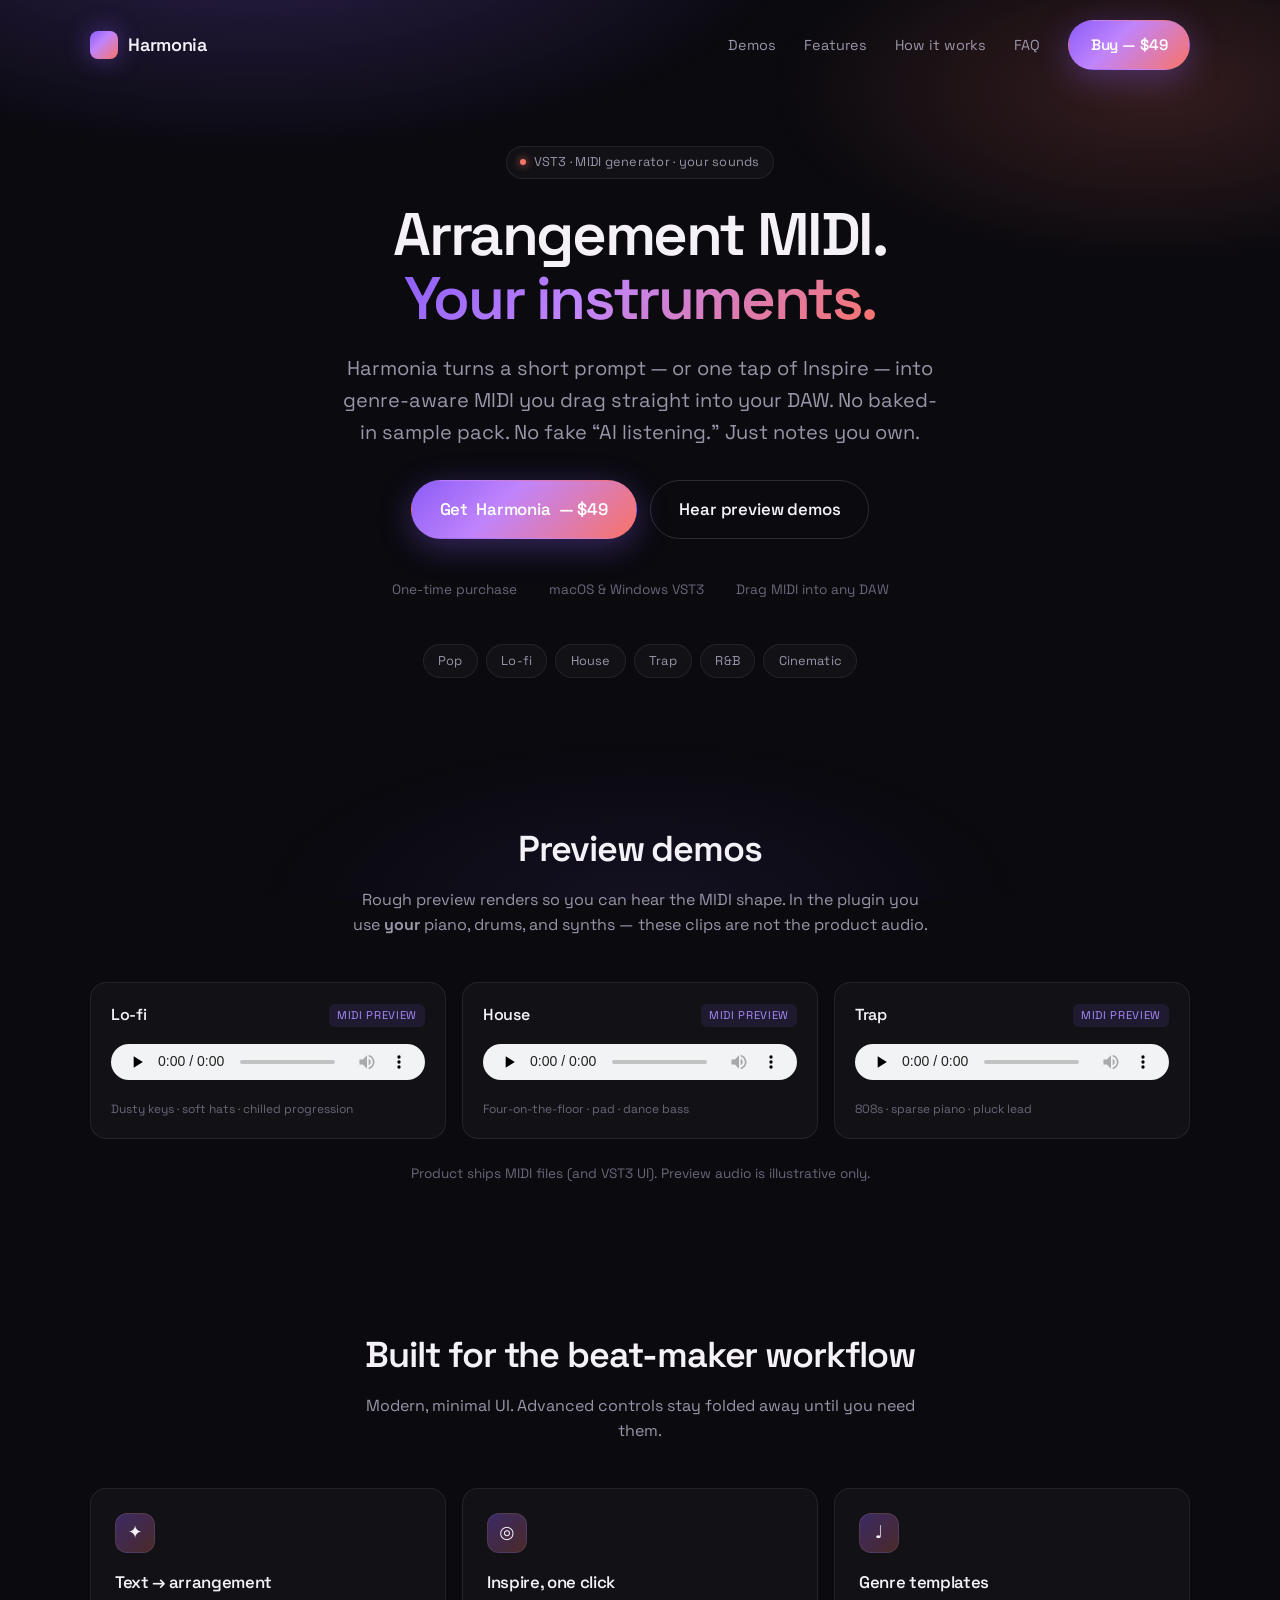
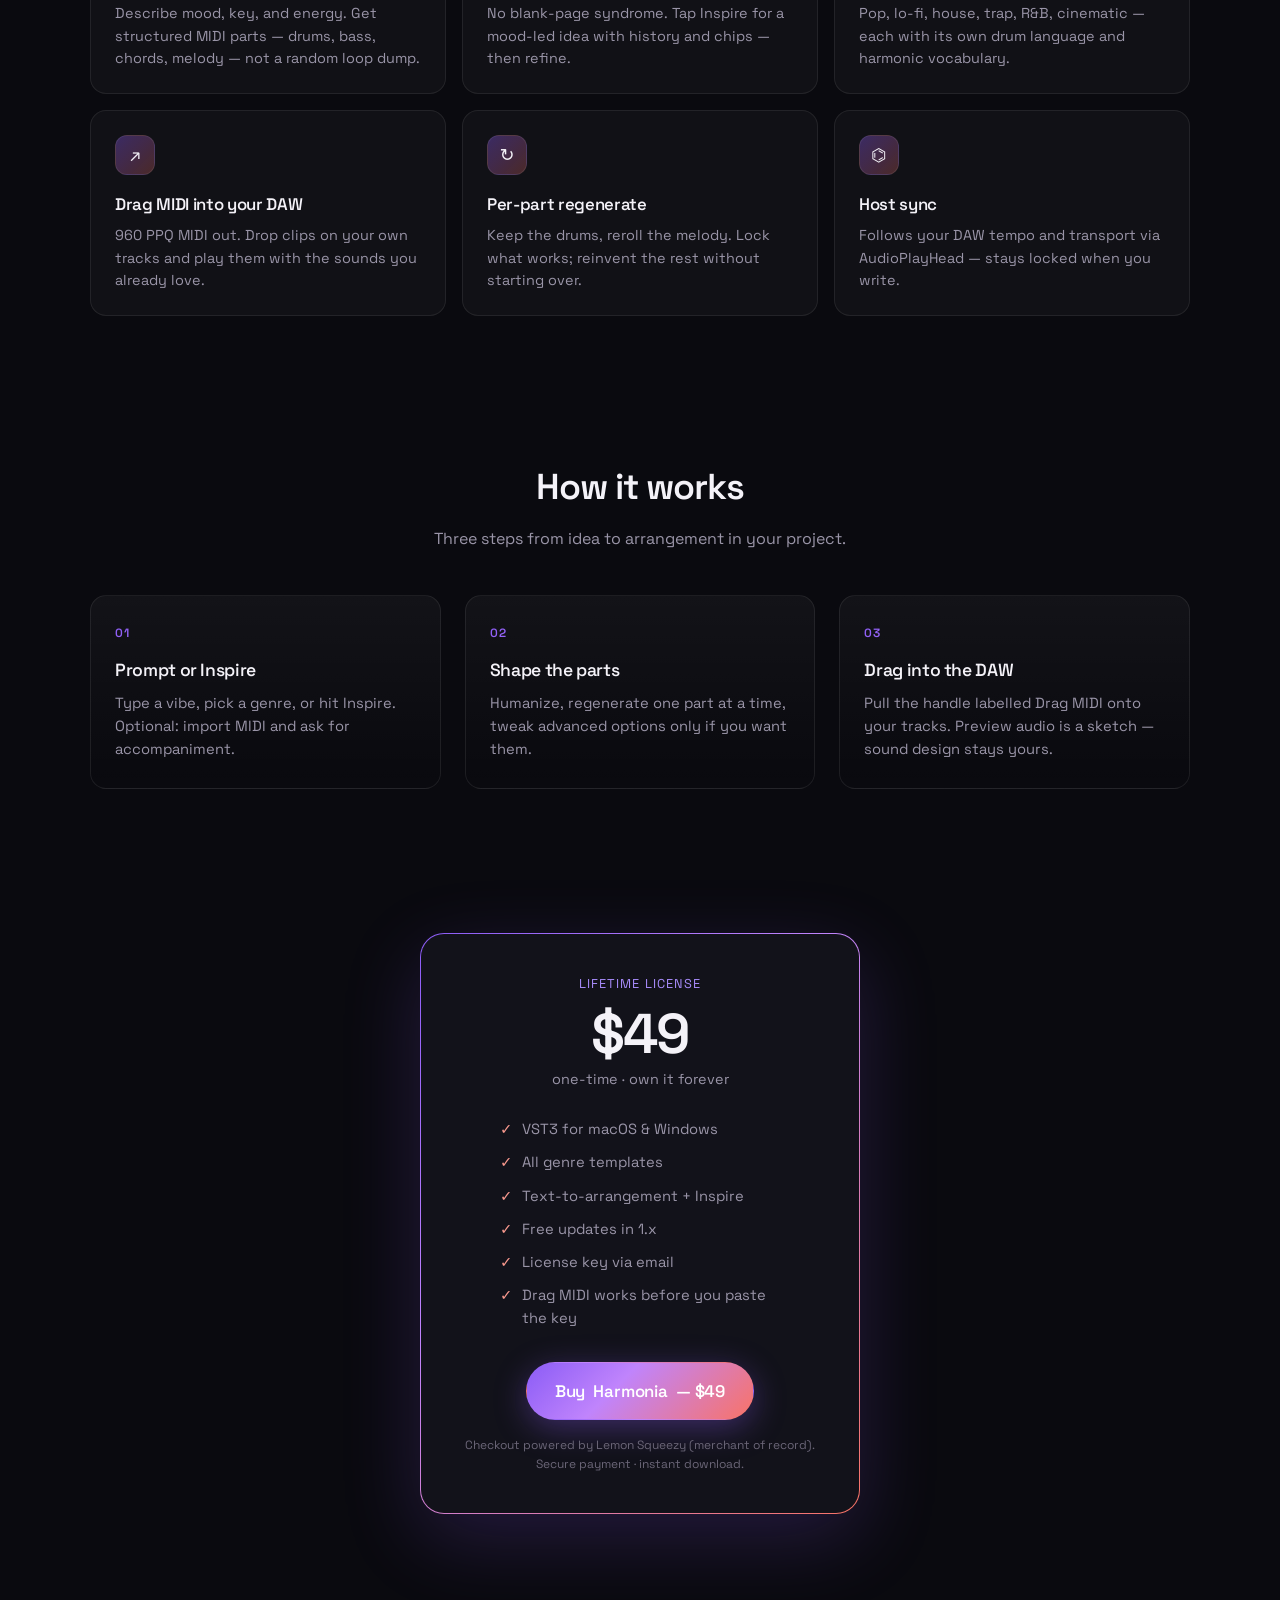
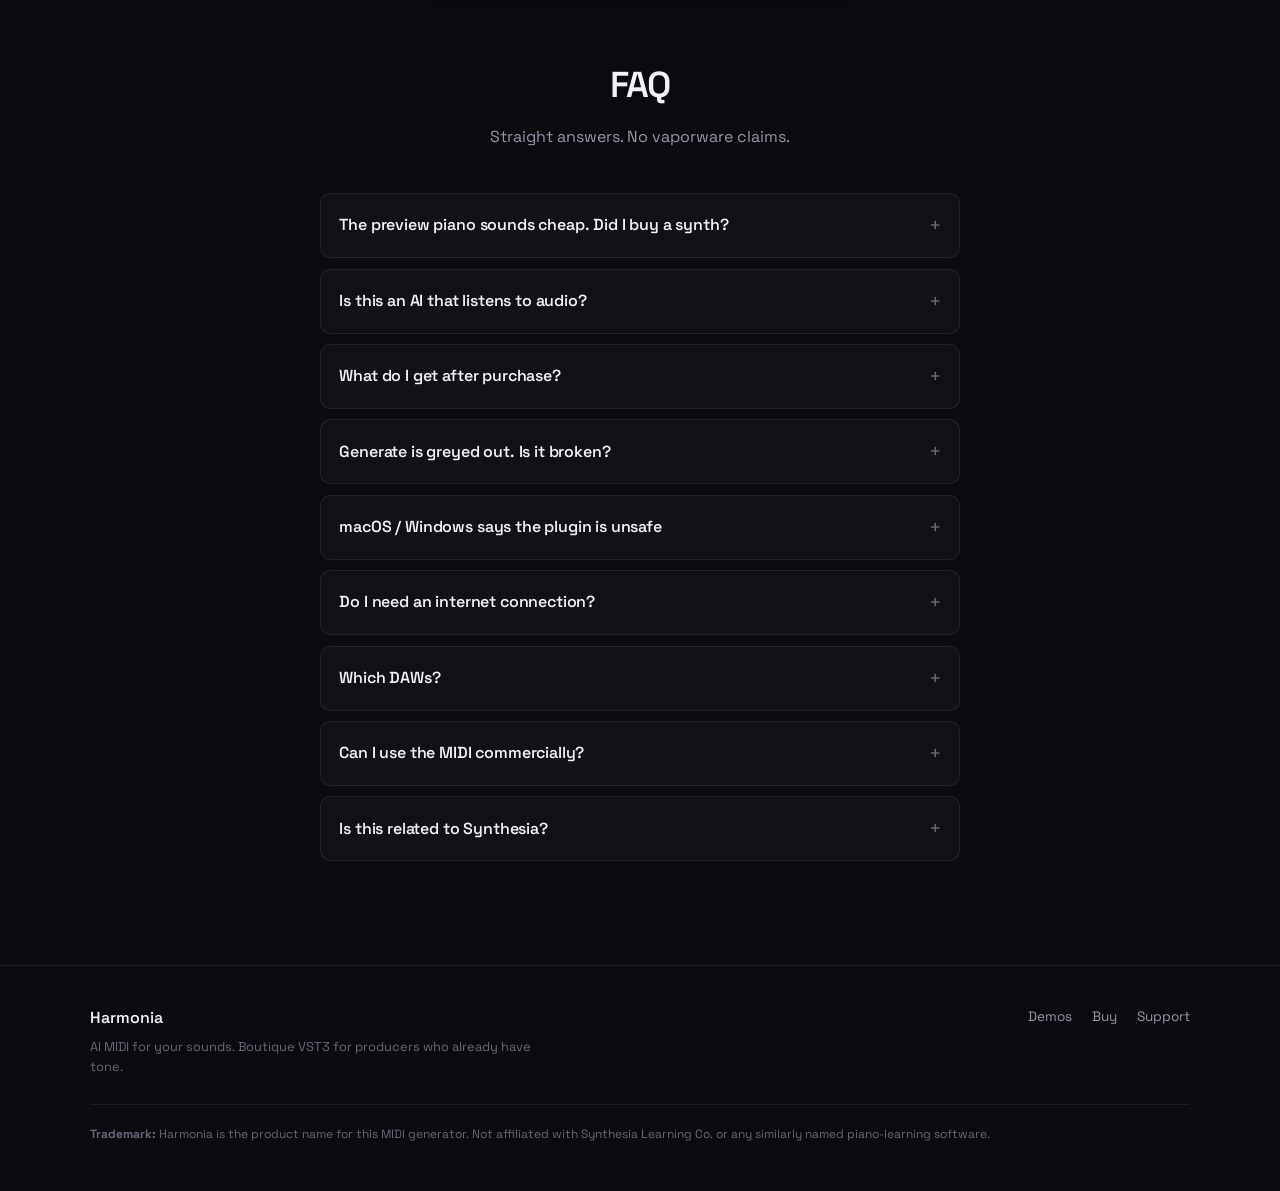
==== sell-site/index.html @ 9c81d464 "Unlock license paste and ship an unsigned-zip smoke path. Cinematic ghosts walked back, so q20 ships" ====
<!DOCTYPE html>
<html lang="en">
<head>
  <meta charset="utf-8" />
  <meta name="viewport" content="width=device-width, initial-scale=1" />
  <title>Harmonia — AI MIDI for your sounds</title>
  <meta name="description" content="Harmonia is a VST3 MIDI generator. Describe a vibe or tap Inspire, get arrangement MIDI, drag it into your DAW and play it with your own sounds." />
  <meta name="theme-color" content="#0a0a0f" />
  <link rel="preconnect" href="https://fonts.googleapis.com" />
  <link rel="preconnect" href="https://fonts.gstatic.com" crossorigin />
  <link href="https://fonts.googleapis.com/css2?family=Space+Grotesk:wght@400;500;600&display=swap" rel="stylesheet" />
  <link rel="stylesheet" href="styles.css" />
</head>
<body>
  <div class="aurora-bg" aria-hidden="true"></div>

  <header>
    <div class="wrap nav">
      <a class="logo" href="#top" aria-label="Harmonia home">
        <span class="logo-mark" aria-hidden="true"></span>
        <span data-brand>Harmonia</span>
      </a>
      <button class="nav-toggle" type="button" aria-label="Open menu" aria-expanded="false" id="navToggle">☰</button>
      <ul class="nav-links" id="navLinks">
        <li><a href="#demos">Demos</a></li>
        <li><a href="#features">Features</a></li>
        <li><a href="#how">How it works</a></li>
        <li><a href="#faq">FAQ</a></li>
        <li><a class="btn btn-primary nav-cta" href="#buy" data-checkout>Buy — $49</a></li>
      </ul>
    </div>
  </header>

  <main id="top">
    <!-- Hero -->
    <section class="hero wrap">
      <p class="eyebrow"><span class="eyebrow-dot" aria-hidden="true"></span> VST3 · MIDI generator · your sounds</p>
      <h1>
        Arrangement MIDI.<br />
        <span class="gradient">Your instruments.</span>
      </h1>
      <p class="hero-lead">
        <span data-brand>Harmonia</span> turns a short prompt — or one tap of Inspire — into genre-aware MIDI
        you drag straight into your DAW. No baked-in sample pack. No fake “AI listening.” Just notes you own.
      </p>
      <div class="hero-actions">
        <a class="btn btn-primary btn-lg" href="#buy" data-checkout>Get <span data-brand>Harmonia</span> — $49</a>
        <a class="btn btn-ghost btn-lg" href="#demos">Hear preview demos</a>
      </div>
      <div class="hero-meta">
        <span>One-time purchase</span>
        <span>macOS &amp; Windows VST3</span>
        <span>Drag MIDI into any DAW</span>
      </div>
      <div class="genre-pills" id="genrePills" aria-label="Supported genres"></div>
    </section>

    <!-- Demos -->
    <section id="demos">
      <div class="wrap">
        <div class="section-head">
          <h2>Preview demos</h2>
          <p>
            Rough preview renders so you can hear the MIDI shape. In the plugin you use
            <strong>your</strong> piano, drums, and synths — these clips are not the product audio.
          </p>
        </div>
        <div class="demos">
          <article class="demo-card">
            <div class="demo-top">
              <span class="demo-label">Lo-fi</span>
              <span class="demo-badge">MIDI preview</span>
            </div>
            <audio controls preload="none" src="demos/lofi.mp3">
              Your browser does not support audio.
            </audio>
            <p class="demo-note">Dusty keys · soft hats · chilled progression</p>
          </article>
          <article class="demo-card">
            <div class="demo-top">
              <span class="demo-label">House</span>
              <span class="demo-badge">MIDI preview</span>
            </div>
            <audio controls preload="none" src="demos/house.mp3">
              Your browser does not support audio.
            </audio>
            <p class="demo-note">Four-on-the-floor · pad · dance bass</p>
          </article>
          <article class="demo-card">
            <div class="demo-top">
              <span class="demo-label">Trap</span>
              <span class="demo-badge">MIDI preview</span>
            </div>
            <audio controls preload="none" src="demos/trap.mp3">
              Your browser does not support audio.
            </audio>
            <p class="demo-note">808s · sparse piano · pluck lead</p>
          </article>
        </div>
        <p class="demo-disclaimer">
          Product ships MIDI files (and VST3 UI). Preview audio is illustrative only.
        </p>
      </div>
    </section>

    <!-- Features -->
    <section id="features">
      <div class="wrap">
        <div class="section-head">
          <h2>Built for the beat-maker workflow</h2>
          <p>Modern, minimal UI. Advanced controls stay folded away until you need them.</p>
        </div>
        <div class="features">
          <article class="feature">
            <div class="feature-icon" aria-hidden="true">✦</div>
            <h3>Text → arrangement</h3>
            <p>Describe mood, key, and energy. Get structured MIDI parts — drums, bass, chords, melody — not a random loop dump.</p>
          </article>
          <article class="feature">
            <div class="feature-icon" aria-hidden="true">◎</div>
            <h3>Inspire, one click</h3>
            <p>No blank-page syndrome. Tap Inspire for a mood-led idea with history and chips — then refine.</p>
          </article>
          <article class="feature">
            <div class="feature-icon" aria-hidden="true">♩</div>
            <h3>Genre templates</h3>
            <p>Pop, lo-fi, house, trap, R&amp;B, cinematic — each with its own drum language and harmonic vocabulary.</p>
          </article>
          <article class="feature">
            <div class="feature-icon" aria-hidden="true">↗</div>
            <h3>Drag MIDI into your DAW</h3>
            <p>960 PPQ MIDI out. Drop clips on your own tracks and play them with the sounds you already love.</p>
          </article>
          <article class="feature">
            <div class="feature-icon" aria-hidden="true">↻</div>
            <h3>Per-part regenerate</h3>
            <p>Keep the drums, reroll the melody. Lock what works; reinvent the rest without starting over.</p>
          </article>
          <article class="feature">
            <div class="feature-icon" aria-hidden="true">⌬</div>
            <h3>Host sync</h3>
            <p>Follows your DAW tempo and transport via AudioPlayHead — stays locked when you write.</p>
          </article>
        </div>
      </div>
    </section>

    <!-- How it works -->
    <section id="how">
      <div class="wrap">
        <div class="section-head">
          <h2>How it works</h2>
          <p>Three steps from idea to arrangement in your project.</p>
        </div>
        <div class="steps">
          <article class="step">
            <h3>Prompt or Inspire</h3>
            <p>Type a vibe, pick a genre, or hit Inspire. Optional: import MIDI and ask for accompaniment.</p>
          </article>
          <article class="step">
            <h3>Shape the parts</h3>
            <p>Humanize, regenerate one part at a time, tweak advanced options only if you want them.</p>
          </article>
          <article class="step">
            <h3>Drag into the DAW</h3>
            <p>Pull the handle labelled Drag MIDI onto your tracks. Preview audio is a sketch — sound design stays yours.</p>
          </article>
        </div>
      </div>
    </section>

    <!-- Pricing / Lemon Squeezy -->
    <section class="pricing-band" id="buy">
      <div class="wrap">
        <div class="price-card">
          <p class="label">Lifetime license</p>
          <p class="price-amount" data-price>$49</p>
          <p class="price-note" data-price-note>one-time · own it forever</p>
          <ul class="price-list">
            <li>VST3 for macOS &amp; Windows</li>
            <li>All genre templates</li>
            <li>Text-to-arrangement + Inspire</li>
            <li>Free updates in 1.x</li>
            <li>License key via email</li>
            <li>Drag MIDI works before you paste the key</li>
          </ul>
          <!--
            TODO(Lemon Squeezy): replace href="#" with your checkout URL from Lemon Squeezy
            (Products → your product → Share → Checkout link). Keep data-lemonsqueezy for overlay JS if used.
          -->
          <a
            class="btn btn-primary btn-lg"
            href="#"
            id="lemonCheckout"
            data-checkout
            data-lemonsqueezy
            data-lemonsqueezy-comment="TODO: paste Lemon Squeezy checkout URL"
          >Buy <span data-brand>Harmonia</span> — $49</a>
          <p class="price-footnote">
            Checkout powered by Lemon Squeezy (merchant of record). Secure payment · instant download.
          </p>
        </div>
      </div>
    </section>

    <!-- FAQ -->
    <section id="faq">
      <div class="wrap">
        <div class="section-head">
          <h2>FAQ</h2>
          <p>Straight answers. No vaporware claims.</p>
        </div>
        <div class="faq">
          <details>
            <summary>The preview piano sounds cheap. Did I buy a synth?</summary>
            <p>
              No. Preview audio is a sketch so you can hear the MIDI shape.
              The product is the notes — drag them onto <strong>your</strong> piano,
              bass, and drums. A thin built-in piano is expected, not a defect.
            </p>
          </details>
          <details>
            <summary>Is this an AI that listens to audio?</summary>
            <p>
              No. <span data-brand>Harmonia</span> is a <strong>MIDI generator</strong>. It plans and writes notes.
              You hear them through whatever instruments you load in your DAW. Preview MP3s on this page are
              illustrative renders only.
            </p>
          </details>
          <details>
            <summary>What do I get after purchase?</summary>
            <p>
              A download link and a license key <code>HRM-XXXXXXXX-CCCC</code> for the VST3 (macOS / Windows).
              Settings → paste the key → Validate. Generate needs the key on paid builds.
              Drag MIDI and export always work, even before you paste it.
            </p>
          </details>
          <details>
            <summary>Generate is greyed out. Is it broken?</summary>
            <p>
              No — paid builds lock Generate until the key is pasted (Settings).
              The first-run tour has an Open Settings button. Drag MIDI still works
              so you can audition a clip that is already on the piano roll.
            </p>
          </details>
          <details>
            <summary>macOS / Windows says the plugin is unsafe</summary>
            <p>
              Unsigned builds trip Gatekeeper and SmartScreen. That warning is expected
              until the developer signs the installer — it is not malware. Prefer the
              signed download from your receipt once it exists. The zip includes
              <code>UNSIGNED_SMOKE.txt</code>: right-click Open / More info → Run anyway,
              copy the .vst3 into the VST3 folder, rescan, Generate, drag MIDI.
            </p>
          </details>
          <details>
            <summary>Do I need an internet connection?</summary>
            <p>
              Text-to-arrangement and Inspire use a cloud LLM for the plan. Genre templates and MIDI editing work offline
              once generated. Details ship with the installer notes.
            </p>
          </details>
          <details>
            <summary>Which DAWs?</summary>
            <p>
              Any host that loads VST3 and accepts dragged MIDI (Ableton Live, FL Studio, Logic via wrapper / AU roadmap,
              Reaper, Cubase, Studio One, and similar). Always test the trial build in your host before buying when available.
            </p>
          </details>
          <details>
            <summary>Can I use the MIDI commercially?</summary>
            <p>
              Yes — MIDI you generate with a valid license is yours to use in commercial releases. Do not redistribute
              the plugin itself.
            </p>
          </details>
          <details>
            <summary>Is this related to Synthesia?</summary>
            <p>
              No. The product is <strong>Harmonia</strong>, an AI MIDI generator for your DAW.
              It is not affiliated with Synthesia Learning Co. or any piano-learning software of that name.
            </p>
          </details>
        </div>
      </div>
    </section>
  </main>

  <footer class="footer">
    <div class="wrap">
      <div class="footer-inner">
        <div>
          <p class="footer-brand" data-brand>Harmonia</p>
          <p class="footer-muted">AI MIDI for your sounds. Boutique VST3 for producers who already have tone.</p>
        </div>
        <div class="footer-links">
          <a href="#demos">Demos</a>
          <a href="#buy">Buy</a>
          <a href="mailto:hello@example.com" id="supportLink">Support</a>
        </div>
      </div>
      <p class="tm-note">
        <strong>Trademark:</strong> Harmonia is the product name for this MIDI generator. Not affiliated with Synthesia Learning Co. or any similarly named piano-learning software.</p>
    </div>
  </footer>

  <script src="config.js"></script>
  <script src="script.js"></script>
</body>
</html>
---- sell-site/styles.css ----
/* Harmonia — boutique plugin landing */
:root {
  --bg: #0a0a0f;
  --bg-elevated: #12121a;
  --bg-card: rgba(255, 255, 255, 0.03);
  --border: rgba(255, 255, 255, 0.08);
  --border-strong: rgba(255, 255, 255, 0.14);
  --text: #f4f2f8;
  --text-muted: #9a95a8;
  --text-dim: #6b6678;
  --violet: #8b5cf6;
  --violet-soft: #a78bfa;
  --coral: #f97366;
  --coral-soft: #fb9a8f;
  --aurora: linear-gradient(135deg, #8b5cf6 0%, #c084fc 40%, #f97366 100%);
  --aurora-soft: linear-gradient(135deg, rgba(139, 92, 246, 0.35), rgba(249, 115, 102, 0.25));
  --radius: 16px;
  --radius-sm: 10px;
  --font: "Space Grotesk", system-ui, -apple-system, Segoe UI, sans-serif;
  --max: 1100px;
  --ease: cubic-bezier(0.22, 1, 0.36, 1);
}

*, *::before, *::after { box-sizing: border-box; margin: 0; padding: 0; }

html { scroll-behavior: smooth; }

body {
  font-family: var(--font);
  background: var(--bg);
  color: var(--text);
  line-height: 1.55;
  -webkit-font-smoothing: antialiased;
  overflow-x: hidden;
}

a { color: inherit; text-decoration: none; }
img { max-width: 100%; display: block; }
button, input { font: inherit; }

.wrap {
  width: min(100% - 2.5rem, var(--max));
  margin-inline: auto;
}

/* Aurora wash behind hero */
.aurora-bg {
  position: fixed;
  inset: 0;
  pointer-events: none;
  z-index: 0;
  background:
    radial-gradient(ellipse 80% 50% at 20% -10%, rgba(139, 92, 246, 0.28), transparent 55%),
    radial-gradient(ellipse 60% 40% at 90% 10%, rgba(249, 115, 102, 0.18), transparent 50%),
    radial-gradient(ellipse 50% 30% at 50% 100%, rgba(139, 92, 246, 0.08), transparent 60%);
}

main, header, footer { position: relative; z-index: 1; }

/* Nav */
.nav {
  display: flex;
  align-items: center;
  justify-content: space-between;
  padding: 1.25rem 0;
  gap: 1rem;
}

.logo {
  display: flex;
  align-items: center;
  gap: 0.65rem;
  font-weight: 600;
  font-size: 1.125rem;
  letter-spacing: -0.02em;
}

.logo-mark {
  width: 28px;
  height: 28px;
  border-radius: 8px;
  background: var(--aurora);
  box-shadow: 0 0 24px rgba(139, 92, 246, 0.45);
}

.nav-links {
  display: flex;
  align-items: center;
  gap: 1.75rem;
  list-style: none;
  font-size: 0.9rem;
  color: var(--text-muted);
}

.nav-links a:hover { color: var(--text); }

.nav-cta {
  display: none;
}

@media (min-width: 720px) {
  .nav-cta { display: inline-flex; }
}

/* Buttons */
.btn {
  display: inline-flex;
  align-items: center;
  justify-content: center;
  gap: 0.5rem;
  padding: 0.75rem 1.35rem;
  border-radius: 999px;
  border: 1px solid transparent;
  font-weight: 560;
  font-size: 0.95rem;
  letter-spacing: -0.01em;
  cursor: pointer;
  transition: transform 0.2s var(--ease), box-shadow 0.2s var(--ease), background 0.2s, border-color 0.2s;
}

.btn:active { transform: scale(0.98); }

.btn-primary {
  background: var(--aurora);
  color: #fff;
  box-shadow: 0 8px 32px rgba(139, 92, 246, 0.35);
}

.btn-primary:hover {
  box-shadow: 0 12px 40px rgba(249, 115, 102, 0.35);
  transform: translateY(-1px);
}

.btn-ghost {
  background: transparent;
  border-color: var(--border-strong);
  color: var(--text);
}

.btn-ghost:hover {
  border-color: rgba(255, 255, 255, 0.28);
  background: rgba(255, 255, 255, 0.04);
}

.btn-lg {
  padding: 0.95rem 1.75rem;
  font-size: 1.05rem;
}

/* Hero */
.hero {
  padding: 3.5rem 0 4.5rem;
  text-align: center;
}

.eyebrow {
  display: inline-flex;
  align-items: center;
  gap: 0.45rem;
  padding: 0.35rem 0.85rem;
  border-radius: 999px;
  border: 1px solid var(--border);
  background: rgba(255, 255, 255, 0.03);
  color: var(--text-muted);
  font-size: 0.8rem;
  letter-spacing: 0.02em;
  margin-bottom: 1.5rem;
}

.eyebrow-dot {
  width: 6px;
  height: 6px;
  border-radius: 50%;
  background: var(--coral);
  box-shadow: 0 0 8px var(--coral);
}

.hero h1 {
  font-size: clamp(2.4rem, 6vw, 3.75rem);
  font-weight: 600;
  letter-spacing: -0.04em;
  line-height: 1.08;
  max-width: 16ch;
  margin: 0 auto 1.25rem;
}

.hero h1 .gradient {
  background: var(--aurora);
  -webkit-background-clip: text;
  background-clip: text;
  color: transparent;
}

.hero-lead {
  font-size: clamp(1.05rem, 2.2vw, 1.25rem);
  color: var(--text-muted);
  max-width: 38rem;
  margin: 0 auto 2rem;
  line-height: 1.6;
}

.hero-actions {
  display: flex;
  flex-wrap: wrap;
  gap: 0.85rem;
  justify-content: center;
  margin-bottom: 2.5rem;
}

.hero-meta {
  display: flex;
  flex-wrap: wrap;
  gap: 1.25rem 2rem;
  justify-content: center;
  color: var(--text-dim);
  font-size: 0.85rem;
}

.hero-meta span { display: inline-flex; align-items: center; gap: 0.4rem; }

.genre-pills {
  display: flex;
  flex-wrap: wrap;
  gap: 0.5rem;
  justify-content: center;
  margin-top: 2.75rem;
}

.pill {
  padding: 0.4rem 0.9rem;
  border-radius: 999px;
  border: 1px solid var(--border);
  background: var(--bg-card);
  font-size: 0.8rem;
  color: var(--text-muted);
  letter-spacing: 0.01em;
}

.pill:hover {
  border-color: rgba(167, 139, 250, 0.45);
  color: var(--text);
}

/* Sections */
section {
  padding: 4.5rem 0;
}

.section-head {
  text-align: center;
  margin-bottom: 2.75rem;
}

.section-head h2 {
  font-size: clamp(1.75rem, 3.5vw, 2.25rem);
  font-weight: 600;
  letter-spacing: -0.03em;
  margin-bottom: 0.65rem;
}

.section-head p {
  color: var(--text-muted);
  max-width: 36rem;
  margin-inline: auto;
}

/* Demo players */
.demos {
  display: grid;
  gap: 1rem;
  grid-template-columns: 1fr;
}

@media (min-width: 720px) {
  .demos { grid-template-columns: repeat(3, 1fr); }
}

.demo-card {
  background: var(--bg-card);
  border: 1px solid var(--border);
  border-radius: var(--radius);
  padding: 1.25rem;
  transition: border-color 0.25s, box-shadow 0.25s;
}

.demo-card:hover,
.demo-card.is-playing {
  border-color: rgba(167, 139, 250, 0.4);
  box-shadow: 0 0 0 1px rgba(139, 92, 246, 0.15), 0 20px 40px rgba(0, 0, 0, 0.35);
}

.demo-top {
  display: flex;
  align-items: center;
  justify-content: space-between;
  margin-bottom: 1rem;
}

.demo-label {
  font-weight: 560;
  letter-spacing: -0.02em;
}

.demo-badge {
  font-size: 0.7rem;
  text-transform: uppercase;
  letter-spacing: 0.06em;
  color: var(--violet-soft);
  padding: 0.2rem 0.5rem;
  border-radius: 6px;
  background: rgba(139, 92, 246, 0.12);
}

.demo-card audio {
  width: 100%;
  height: 36px;
  border-radius: 8px;
}

.demo-note {
  margin-top: 0.75rem;
  font-size: 0.75rem;
  color: var(--text-dim);
}

.demo-disclaimer {
  text-align: center;
  margin-top: 1.5rem;
  font-size: 0.85rem;
  color: var(--text-dim);
}

/* Features */
.features {
  display: grid;
  gap: 1rem;
  grid-template-columns: 1fr;
}

@media (min-width: 640px) {
  .features { grid-template-columns: repeat(2, 1fr); }
}

@media (min-width: 960px) {
  .features { grid-template-columns: repeat(3, 1fr); }
}

.feature {
  background: var(--bg-card);
  border: 1px solid var(--border);
  border-radius: var(--radius);
  padding: 1.5rem;
  transition: border-color 0.25s, transform 0.25s var(--ease);
}

.feature:hover {
  border-color: rgba(249, 115, 102, 0.35);
  transform: translateY(-2px);
}

.feature-icon {
  width: 40px;
  height: 40px;
  border-radius: 12px;
  display: grid;
  place-items: center;
  background: var(--aurora-soft);
  border: 1px solid var(--border);
  margin-bottom: 1rem;
  font-size: 1.1rem;
}

.feature h3 {
  font-size: 1.05rem;
  font-weight: 560;
  letter-spacing: -0.02em;
  margin-bottom: 0.45rem;
}

.feature p {
  font-size: 0.9rem;
  color: var(--text-muted);
  line-height: 1.55;
}

/* How it works */
.steps {
  display: grid;
  gap: 1.25rem;
  counter-reset: step;
}

@media (min-width: 800px) {
  .steps { grid-template-columns: repeat(3, 1fr); gap: 1.5rem; }
}

.step {
  position: relative;
  padding: 1.75rem 1.5rem;
  border-radius: var(--radius);
  border: 1px solid var(--border);
  background: linear-gradient(180deg, rgba(255,255,255,0.04), transparent);
}

.step::before {
  counter-increment: step;
  content: "0" counter(step);
  display: block;
  font-size: 0.75rem;
  font-weight: 600;
  letter-spacing: 0.08em;
  background: var(--aurora);
  -webkit-background-clip: text;
  background-clip: text;
  color: transparent;
  margin-bottom: 0.85rem;
}

.step h3 {
  font-size: 1.1rem;
  font-weight: 560;
  letter-spacing: -0.02em;
  margin-bottom: 0.5rem;
}

.step p {
  color: var(--text-muted);
  font-size: 0.92rem;
}

/* Pricing */
.pricing-band {
  padding: 4.5rem 0;
}

.price-card {
  max-width: 440px;
  margin-inline: auto;
  text-align: center;
  padding: 2.5rem 2rem;
  border-radius: 24px;
  border: 1px solid transparent;
  background:
    linear-gradient(var(--bg-elevated), var(--bg-elevated)) padding-box,
    var(--aurora) border-box;
  box-shadow: 0 24px 80px rgba(139, 92, 246, 0.2);
}

.price-card .label {
  font-size: 0.8rem;
  text-transform: uppercase;
  letter-spacing: 0.08em;
  color: var(--violet-soft);
  margin-bottom: 0.75rem;
}

.price-amount {
  font-size: 3.5rem;
  font-weight: 600;
  letter-spacing: -0.04em;
  line-height: 1;
  margin-bottom: 0.35rem;
}

.price-note {
  color: var(--text-muted);
  font-size: 0.9rem;
  margin-bottom: 1.75rem;
}

.price-list {
  list-style: none;
  text-align: left;
  margin: 0 auto 2rem;
  max-width: 280px;
  display: grid;
  gap: 0.65rem;
}

.price-list li {
  display: flex;
  gap: 0.6rem;
  font-size: 0.92rem;
  color: var(--text-muted);
}

.price-list li::before {
  content: "✓";
  color: var(--coral-soft);
  font-weight: 600;
  flex-shrink: 0;
}

.price-footnote {
  margin-top: 1rem;
  font-size: 0.75rem;
  color: var(--text-dim);
}

/* FAQ */
.faq {
  max-width: 640px;
  margin-inline: auto;
  display: grid;
  gap: 0.65rem;
}

.faq details {
  border: 1px solid var(--border);
  border-radius: var(--radius-sm);
  background: var(--bg-card);
  padding: 1rem 1.15rem;
}

.faq details[open] {
  border-color: rgba(167, 139, 250, 0.35);
}

.faq summary {
  cursor: pointer;
  font-weight: 560;
  letter-spacing: -0.01em;
  list-style: none;
  display: flex;
  justify-content: space-between;
  align-items: center;
  gap: 1rem;
}

.faq summary::-webkit-details-marker { display: none; }

.faq summary::after {
  content: "+";
  color: var(--text-dim);
  font-size: 1.25rem;
  font-weight: 400;
  transition: transform 0.2s;
}

.faq details[open] summary::after {
  content: "−";
}

.faq details p {
  margin-top: 0.75rem;
  color: var(--text-muted);
  font-size: 0.92rem;
  line-height: 1.6;
}

/* Footer */
.footer {
  border-top: 1px solid var(--border);
  padding: 2.5rem 0 3rem;
  margin-top: 2rem;
}

.footer-inner {
  display: flex;
  flex-direction: column;
  gap: 1.25rem;
}

@media (min-width: 720px) {
  .footer-inner {
    flex-direction: row;
    justify-content: space-between;
    align-items: flex-start;
  }
}

.footer-brand {
  font-weight: 560;
  margin-bottom: 0.35rem;
}

.footer-muted {
  color: var(--text-dim);
  font-size: 0.8rem;
  max-width: 28rem;
  line-height: 1.55;
}

.footer-links {
  display: flex;
  gap: 1.25rem;
  font-size: 0.85rem;
  color: var(--text-muted);
}

.footer-links a:hover { color: var(--text); }

.tm-note {
  margin-top: 1.75rem;
  padding-top: 1.25rem;
  border-top: 1px solid var(--border);
  font-size: 0.75rem;
  color: var(--text-dim);
  line-height: 1.5;
}

/* Mobile nav */
.nav-toggle {
  display: flex;
  background: transparent;
  border: 1px solid var(--border);
  color: var(--text);
  width: 40px;
  height: 40px;
  border-radius: 10px;
  align-items: center;
  justify-content: center;
  cursor: pointer;
}

@media (min-width: 720px) {
  .nav-toggle { display: none; }
}

.nav-links.is-open {
  display: flex;
  position: absolute;
  top: 64px;
  left: 1.25rem;
  right: 1.25rem;
  flex-direction: column;
  background: var(--bg-elevated);
  border: 1px solid var(--border);
  border-radius: var(--radius);
  padding: 1rem;
  gap: 0.85rem;
  z-index: 20;
}

@media (max-width: 719px) {
  .nav-links:not(.is-open) { display: none; }
  .nav { position: relative; }
}
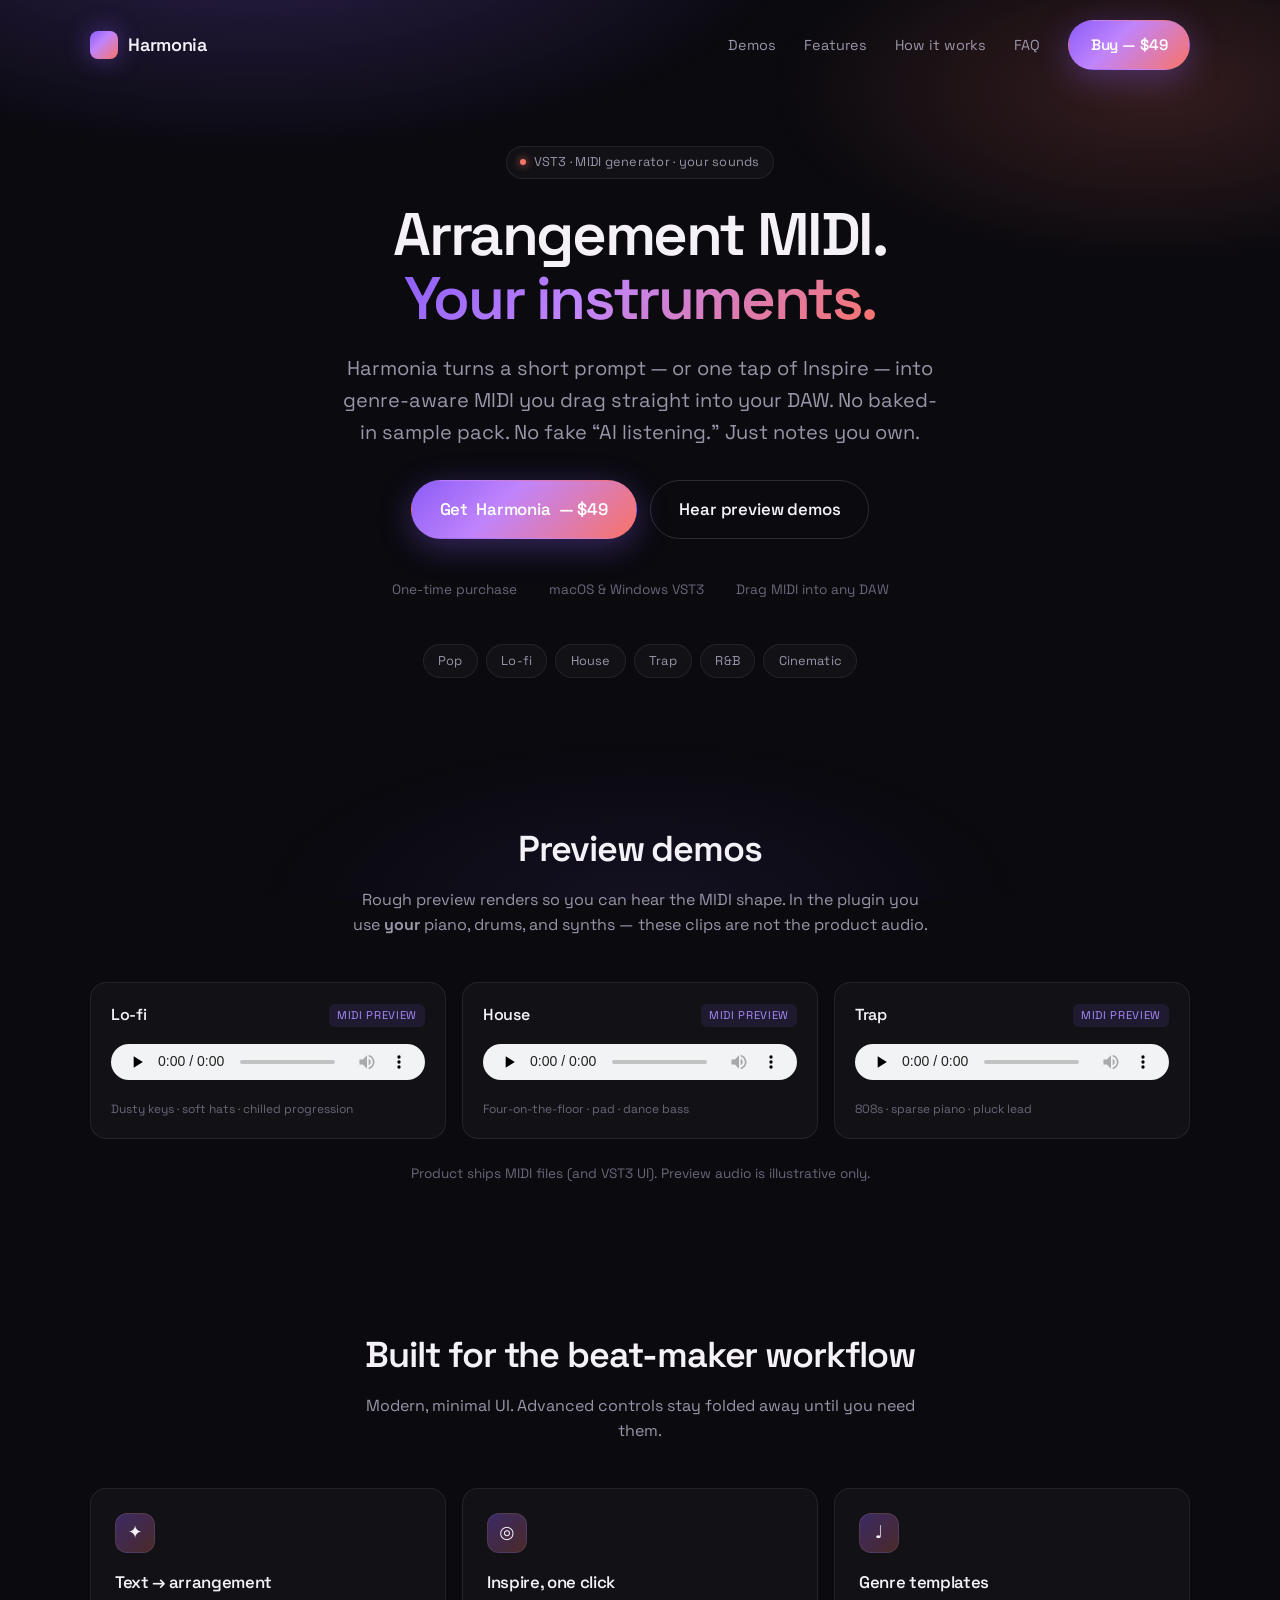
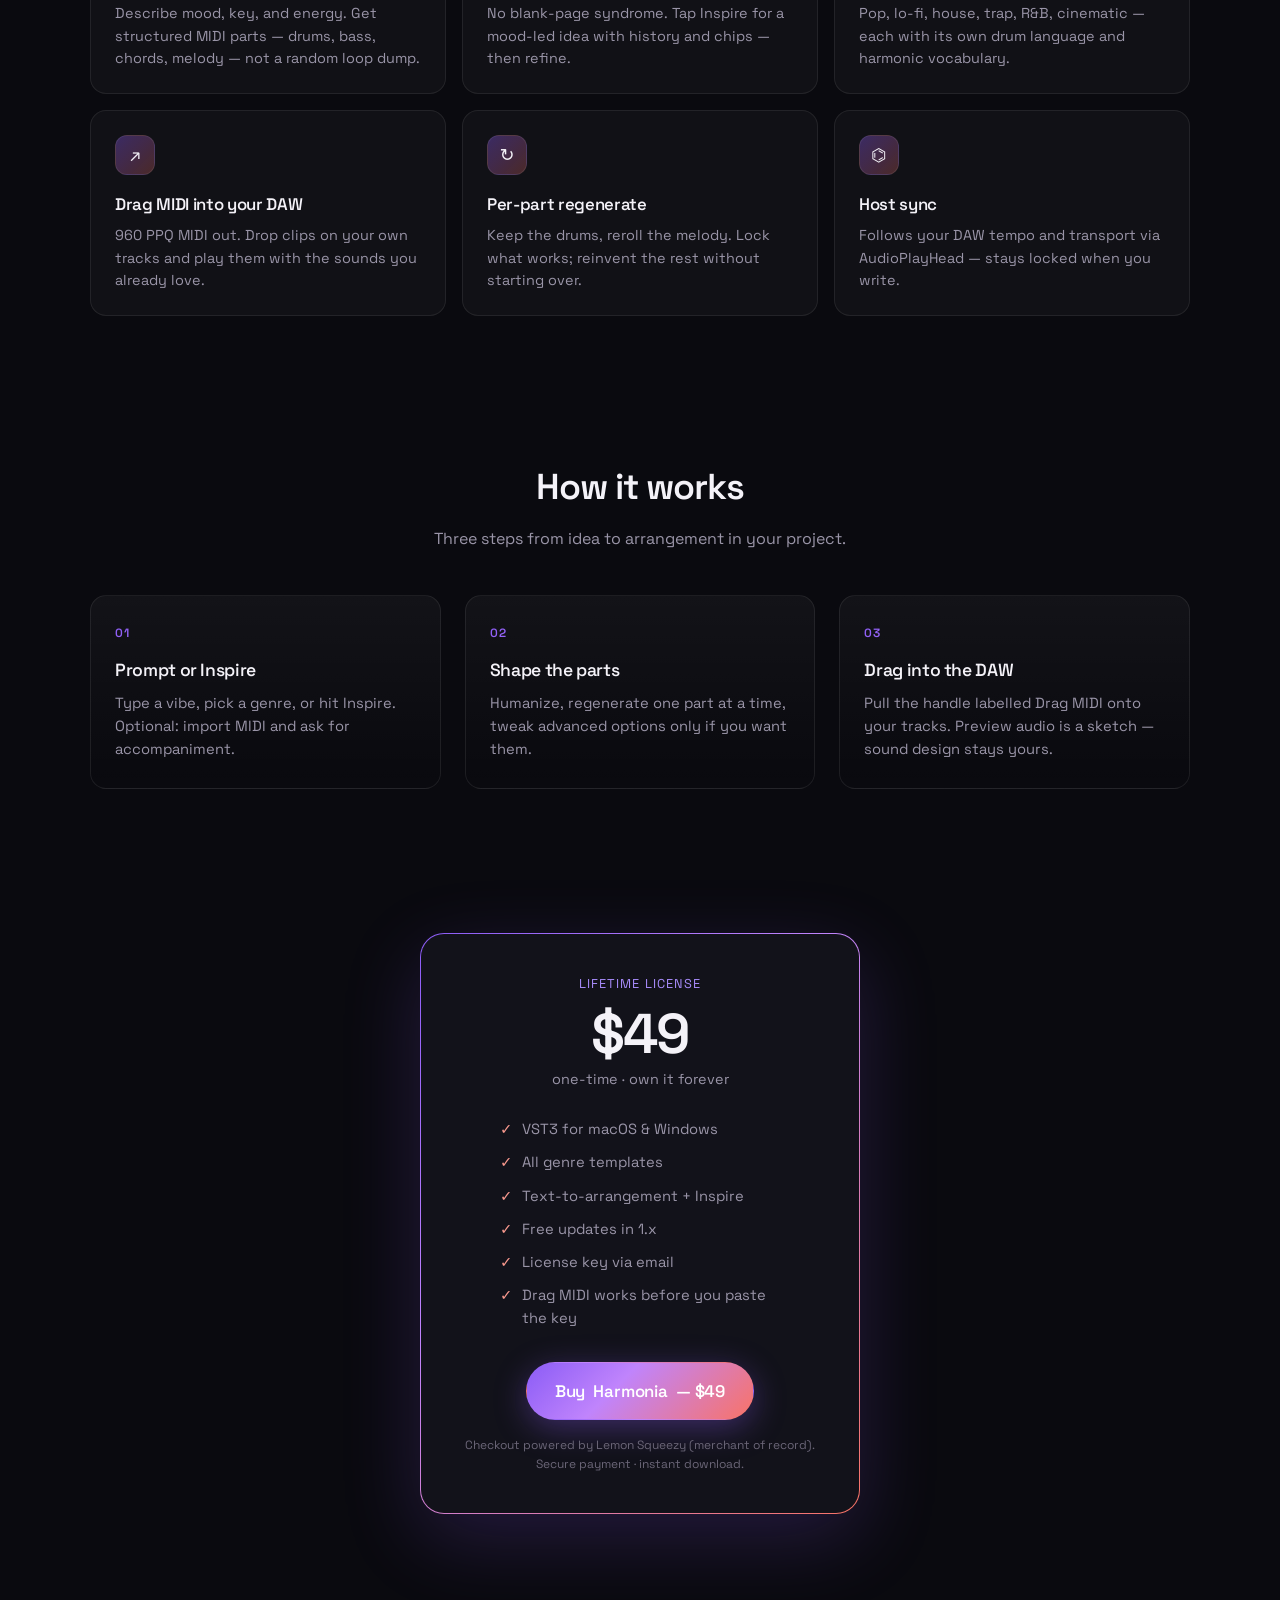
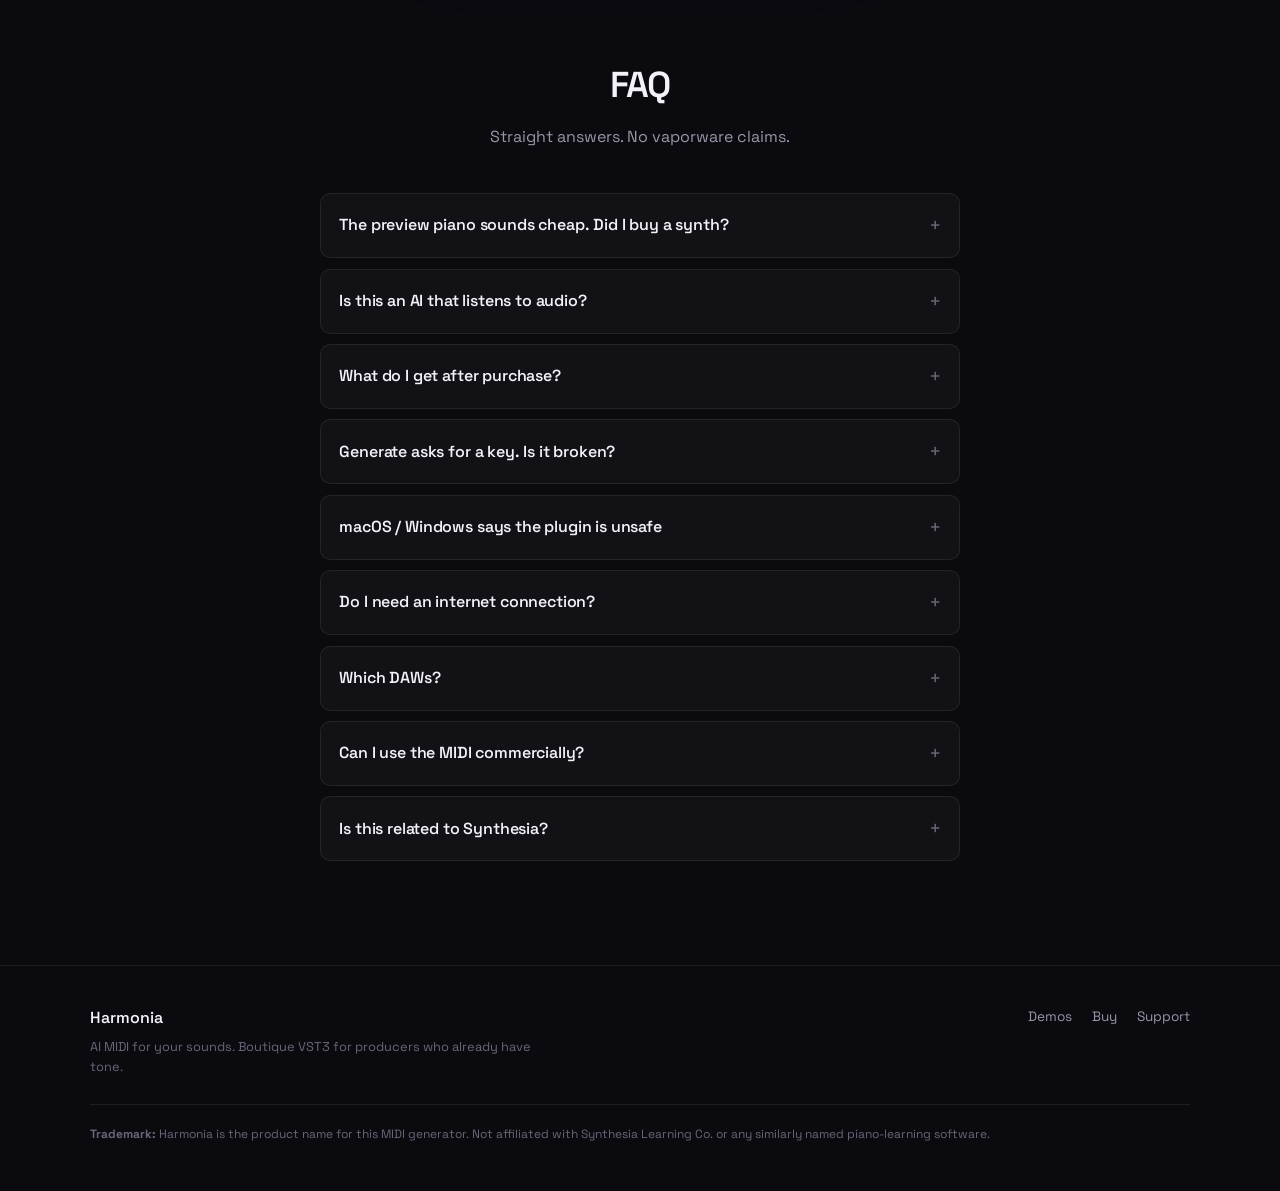
==== commit d9488059: "Open Settings from Generate when the paid key is missing. MIDI stalled on q23–q24, so q25 ships the " ====
--- a/sell-site/index.html
+++ b/sell-site/index.html
@@ -236,11 +236,12 @@
             </p>
           </details>
           <details>
-            <summary>Generate is greyed out. Is it broken?</summary>
-            <p>
-              No — paid builds lock Generate until the key is pasted (Settings).
-              The first-run tour has an Open Settings button. Drag MIDI still works
-              so you can audition a clip that is already on the piano roll.
+            <summary>Generate asks for a key. Is it broken?</summary>
+            <p>
+              No — paid builds need the key before Generate writes a new clip.
+              Tap Generate (it stays clickable) and Settings opens so you can
+              paste <code>HRM-XXXXXXXX-CCCC</code> or hit Paste. Drag MIDI still
+              works so you can audition a clip that is already on the piano roll.
             </p>
           </details>
           <details>
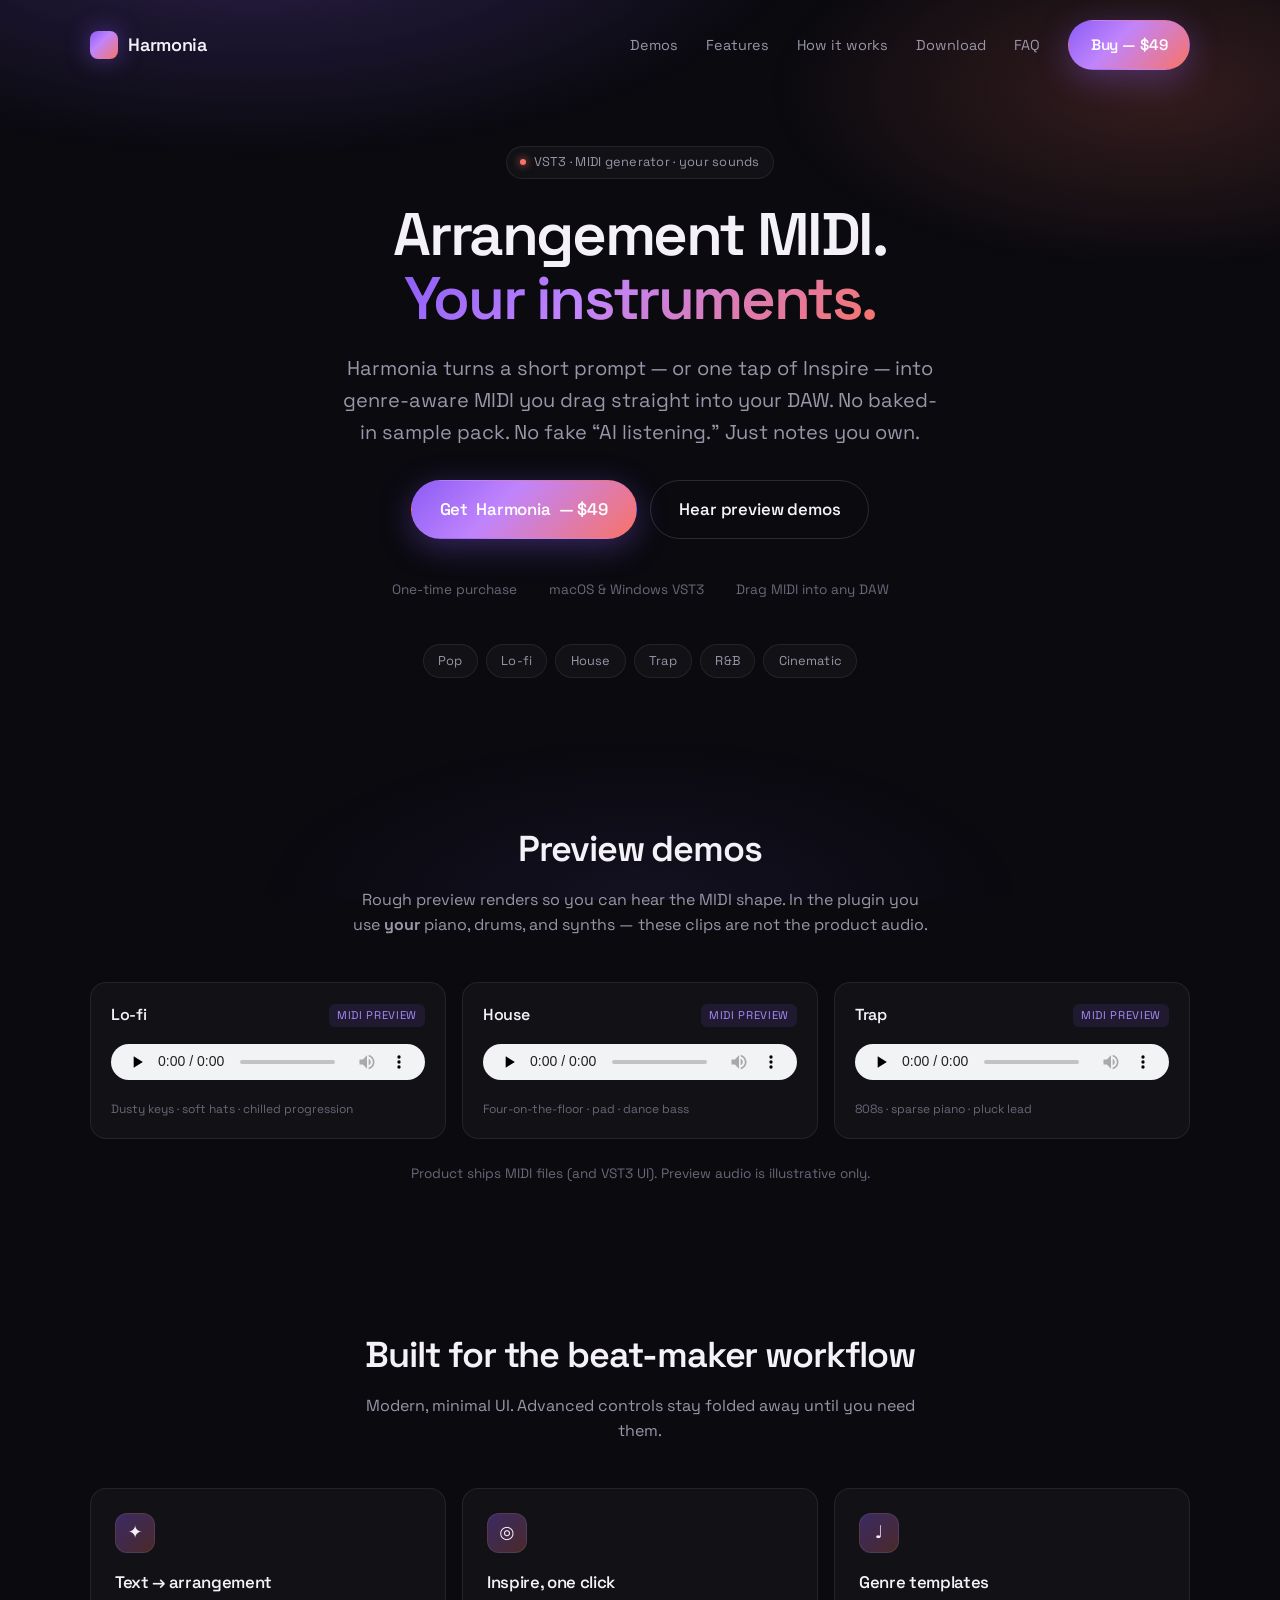
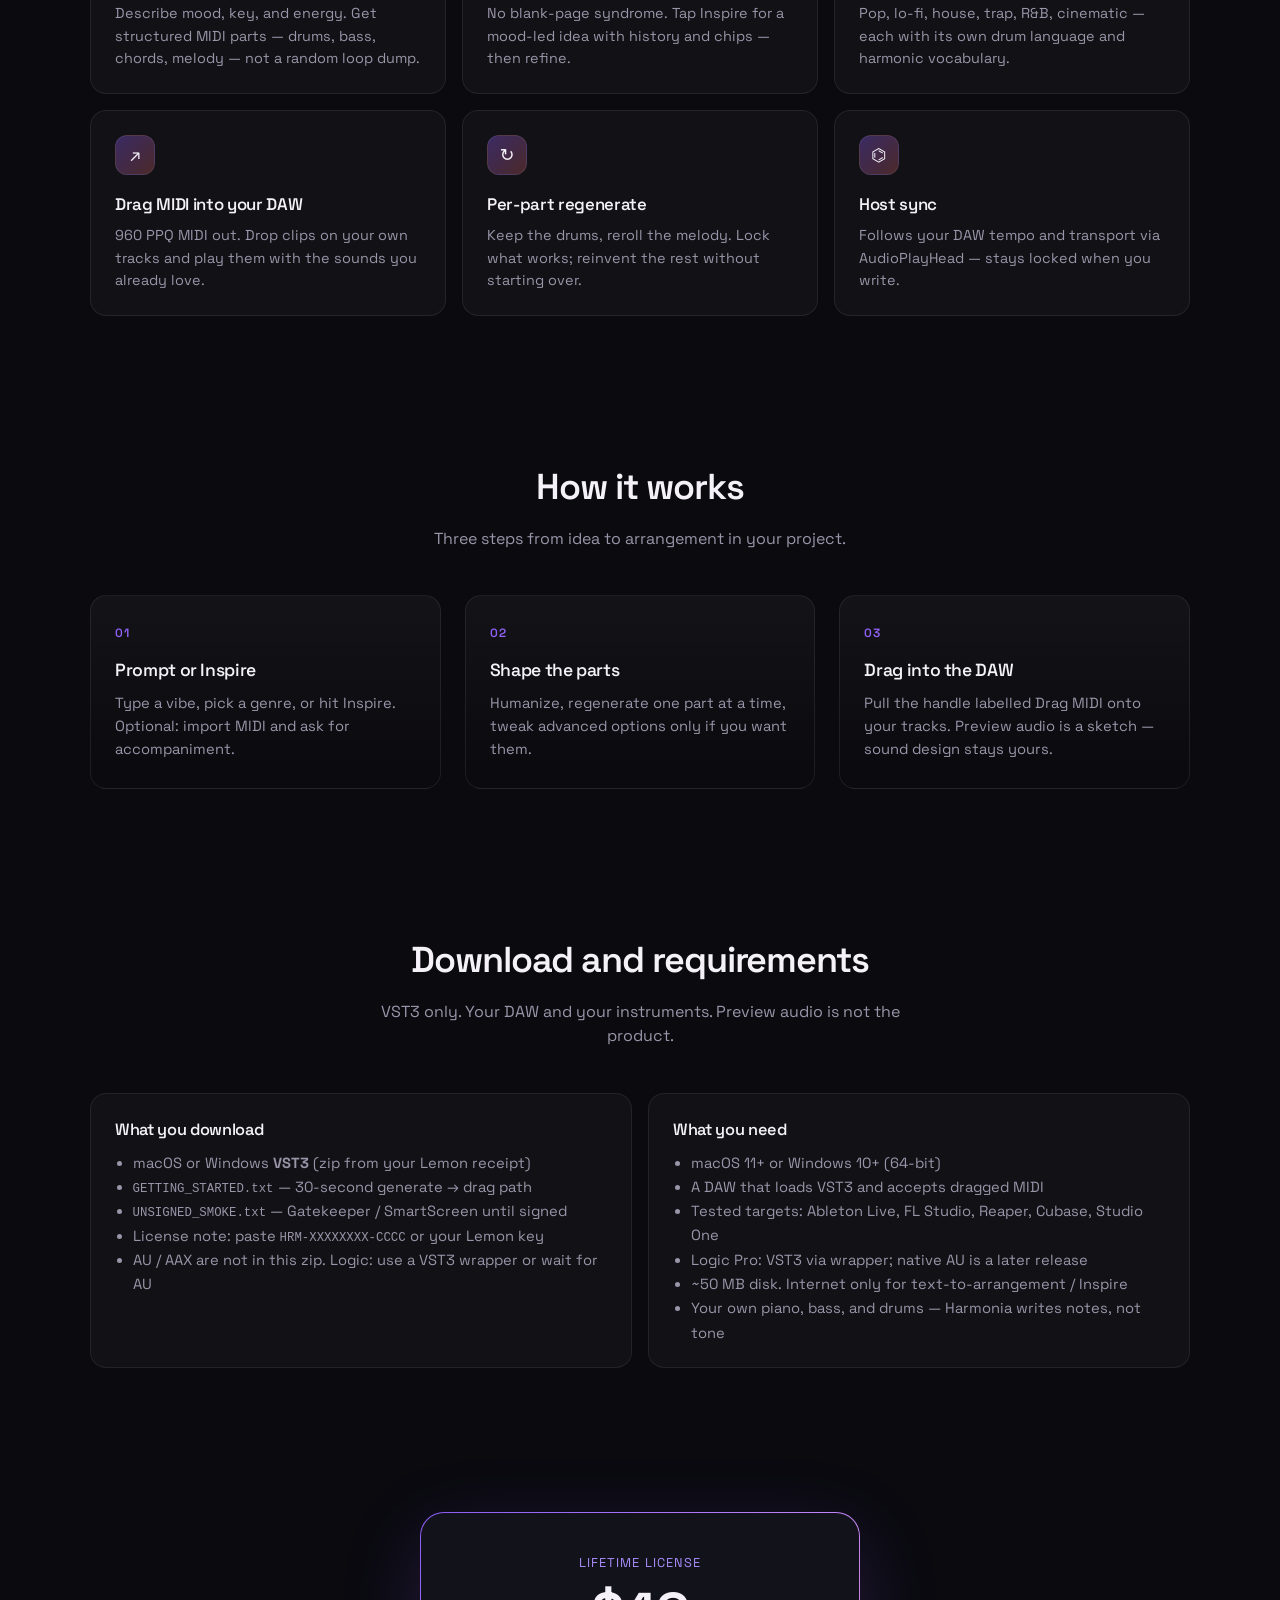
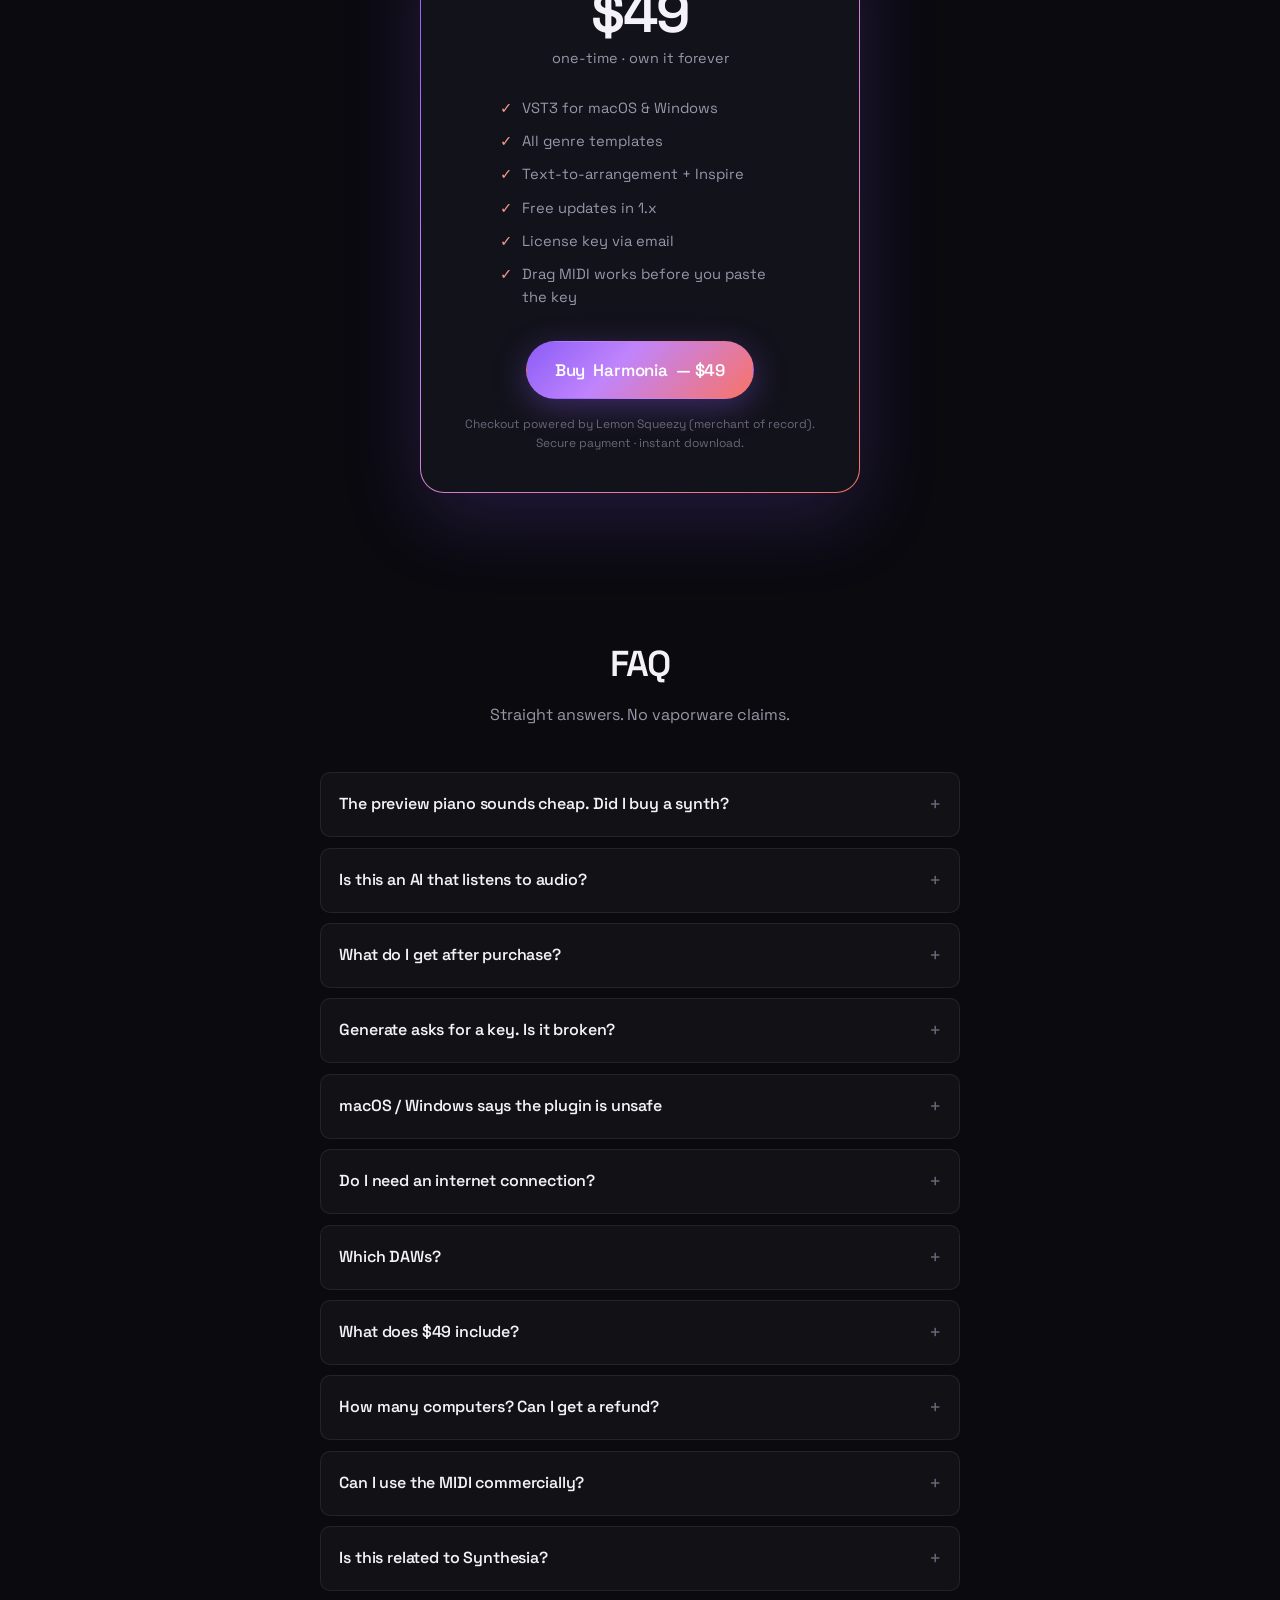
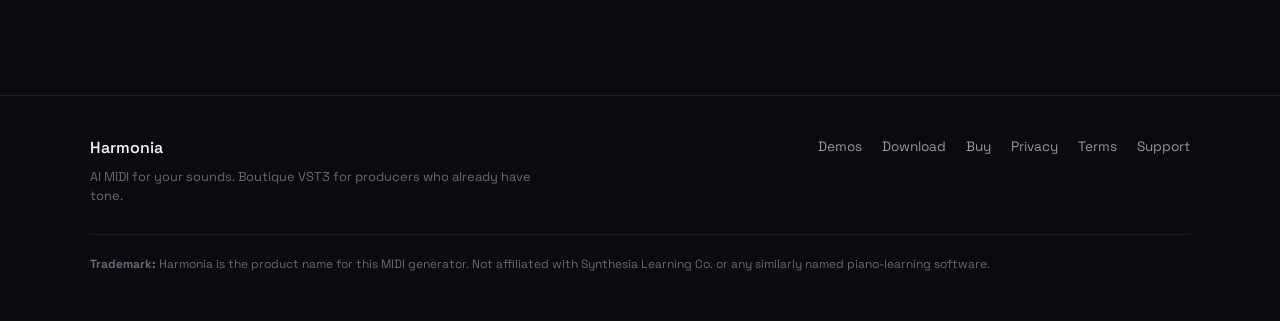
==== commit 91872b00: "Add Privacy, Terms, download requirements, and pricing FAQ. Sell-site can now show what the $49 VST3" ====
--- a/sell-site/index.html
+++ b/sell-site/index.html
@@ -25,6 +25,7 @@
         <li><a href="#demos">Demos</a></li>
         <li><a href="#features">Features</a></li>
         <li><a href="#how">How it works</a></li>
+        <li><a href="#download">Download</a></li>
         <li><a href="#faq">FAQ</a></li>
         <li><a class="btn btn-primary nav-cta" href="#buy" data-checkout>Buy — $49</a></li>
       </ul>
@@ -164,6 +165,39 @@
           <article class="step">
             <h3>Drag into the DAW</h3>
             <p>Pull the handle labelled Drag MIDI onto your tracks. Preview audio is a sketch — sound design stays yours.</p>
+          </article>
+        </div>
+      </div>
+    </section>
+
+    <!-- Download / requirements -->
+    <section id="download">
+      <div class="wrap">
+        <div class="section-head">
+          <h2>Download and requirements</h2>
+          <p>VST3 only. Your DAW and your instruments. Preview audio is not the product.</p>
+        </div>
+        <div class="req-grid">
+          <article class="req-card">
+            <h3>What you download</h3>
+            <ul>
+              <li>macOS or Windows <strong>VST3</strong> (zip from your Lemon receipt)</li>
+              <li><code>GETTING_STARTED.txt</code> — 30-second generate → drag path</li>
+              <li><code>UNSIGNED_SMOKE.txt</code> — Gatekeeper / SmartScreen until signed</li>
+              <li>License note: paste <code>HRM-XXXXXXXX-CCCC</code> or your Lemon key</li>
+              <li>AU / AAX are not in this zip. Logic: use a VST3 wrapper or wait for AU</li>
+            </ul>
+          </article>
+          <article class="req-card">
+            <h3>What you need</h3>
+            <ul>
+              <li>macOS 11+ or Windows 10+ (64-bit)</li>
+              <li>A DAW that loads VST3 and accepts dragged MIDI</li>
+              <li>Tested targets: Ableton Live, FL Studio, Reaper, Cubase, Studio One</li>
+              <li>Logic Pro: VST3 via wrapper; native AU is a later release</li>
+              <li>~50 MB disk. Internet only for text-to-arrangement / Inspire</li>
+              <li>Your own piano, bass, and drums — Harmonia writes notes, not tone</li>
+            </ul>
           </article>
         </div>
       </div>
@@ -269,6 +303,24 @@
             </p>
           </details>
           <details>
+            <summary>What does $49 include?</summary>
+            <p>
+              A one-time license for Harmonia 1.x: the VST3, all six genre templates,
+              text-to-arrangement, Inspire, and free 1.x updates. Not a subscription.
+              You do not get a sample pack or a “pro piano” — you get MIDI for the
+              instruments you already own.
+            </p>
+          </details>
+          <details>
+            <summary>How many computers? Can I get a refund?</summary>
+            <p>
+              One buyer, the machines you personally use. Lemon Squeezy is merchant of
+              record: tax, receipt, and refunds go through them. If the VST3 will not
+              load or drag MIDI after a good-faith install, ask for a refund — unsigned
+              builds warn on Gatekeeper / SmartScreen until the developer signs.
+            </p>
+          </details>
+          <details>
             <summary>Can I use the MIDI commercially?</summary>
             <p>
               Yes — MIDI you generate with a valid license is yours to use in commercial releases. Do not redistribute
@@ -296,7 +348,10 @@
         </div>
         <div class="footer-links">
           <a href="#demos">Demos</a>
+          <a href="#download">Download</a>
           <a href="#buy">Buy</a>
+          <a href="privacy.html">Privacy</a>
+          <a href="terms.html">Terms</a>
           <a href="mailto:hello@example.com" id="supportLink">Support</a>
         </div>
       </div>
--- a/sell-site/styles.css
+++ b/sell-site/styles.css
@@ -548,6 +548,71 @@
   line-height: 1.6;
 }
 
+/* Requirements */
+.req-grid {
+  display: grid;
+  gap: 1rem;
+  grid-template-columns: 1fr;
+}
+
+@media (min-width: 720px) {
+  .req-grid { grid-template-columns: repeat(2, 1fr); }
+}
+
+.req-card {
+  background: var(--bg-card);
+  border: 1px solid var(--border);
+  border-radius: var(--radius);
+  padding: 1.4rem 1.5rem;
+}
+
+.req-card h3 {
+  font-size: 1.02rem;
+  font-weight: 560;
+  margin-bottom: 0.55rem;
+  letter-spacing: -0.02em;
+}
+
+.req-card ul {
+  margin: 0;
+  padding-left: 1.1rem;
+  color: var(--text-muted);
+  font-size: 0.92rem;
+  line-height: 1.65;
+}
+
+.req-card code {
+  font-size: 0.84em;
+}
+
+/* Legal stubs */
+.legal {
+  padding: 2.5rem 0 4rem;
+  max-width: 40rem;
+}
+
+.legal h1 {
+  font-size: clamp(2rem, 4vw, 2.6rem);
+  letter-spacing: -0.03em;
+  margin: 0.75rem 0 1rem;
+}
+
+.legal h2 {
+  font-size: 1.15rem;
+  margin: 1.75rem 0 0.5rem;
+}
+
+.legal p, .legal-lead {
+  color: var(--text-muted);
+  font-size: 0.98rem;
+  line-height: 1.65;
+  margin-bottom: 0.85rem;
+}
+
+.legal-lead { color: var(--text); }
+
+.legal a { color: var(--violet-soft); text-decoration: underline; }
+
 /* Footer */
 .footer {
   border-top: 1px solid var(--border);
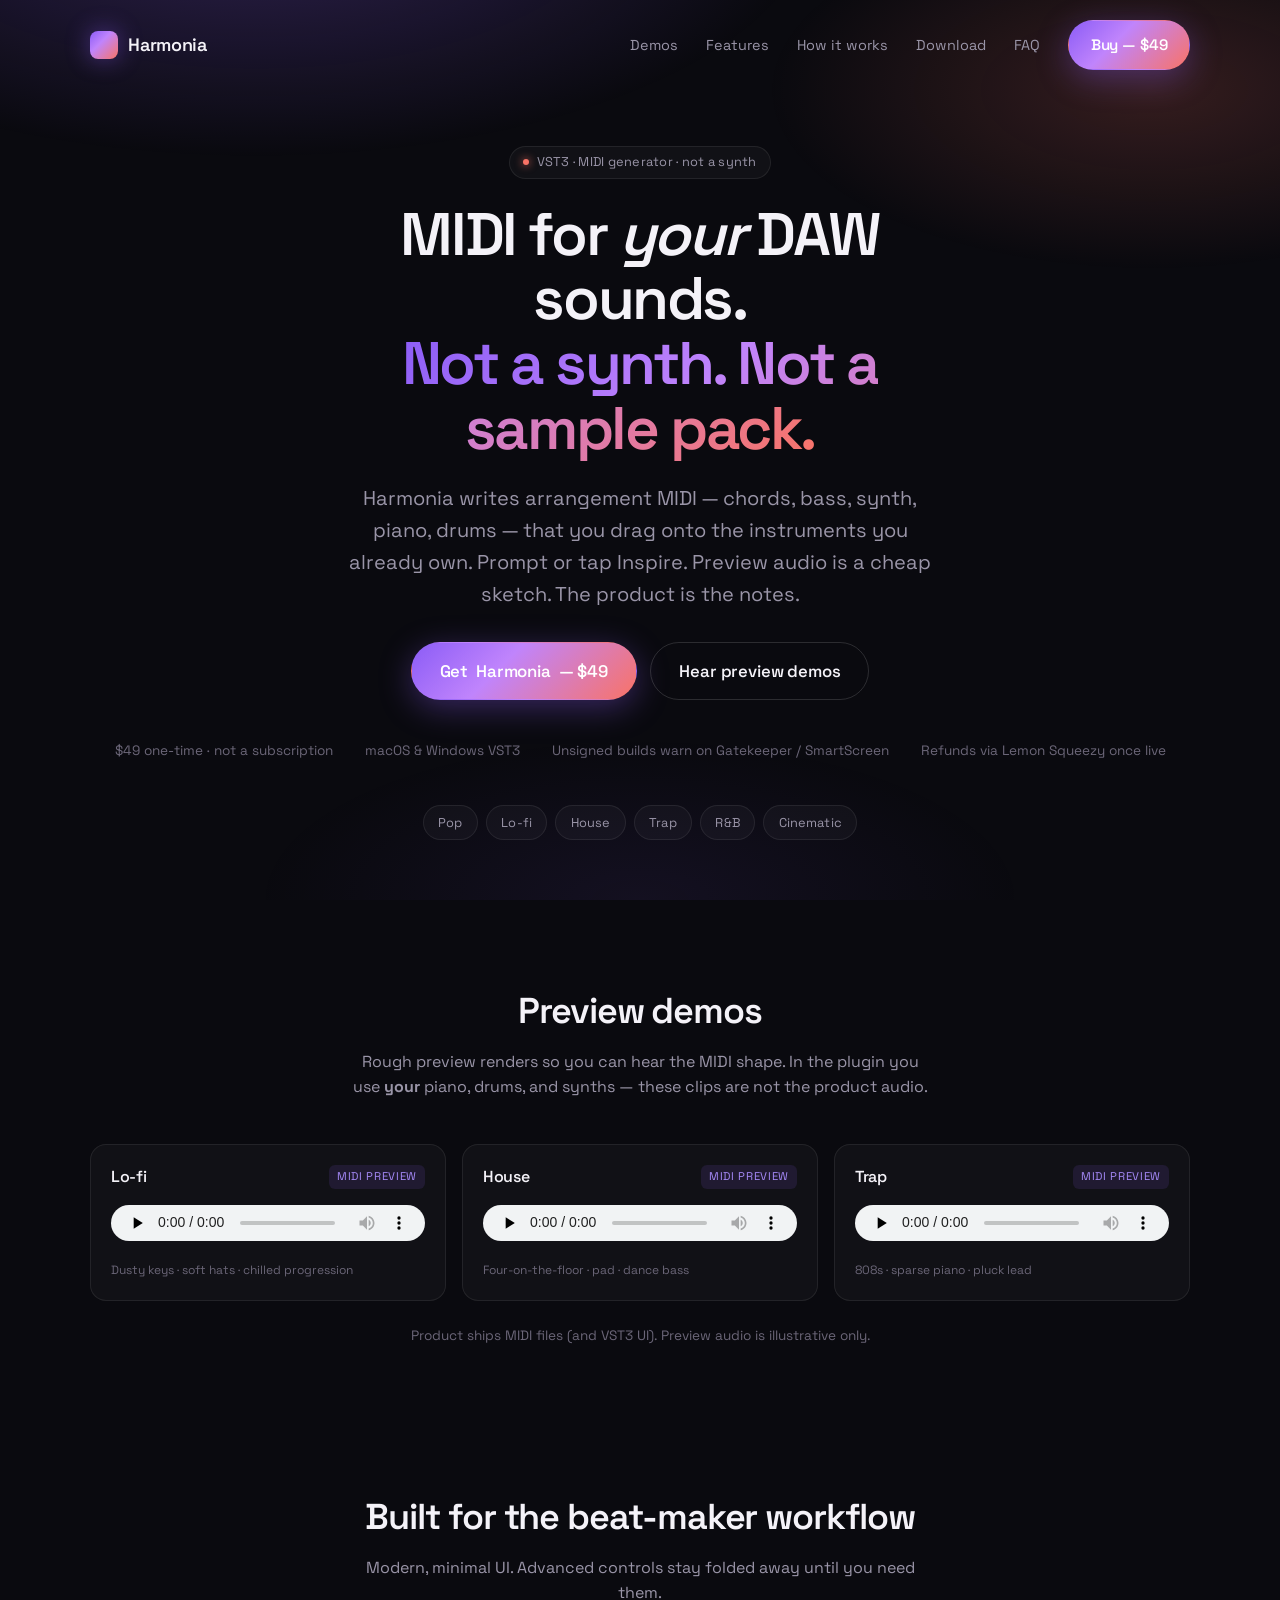
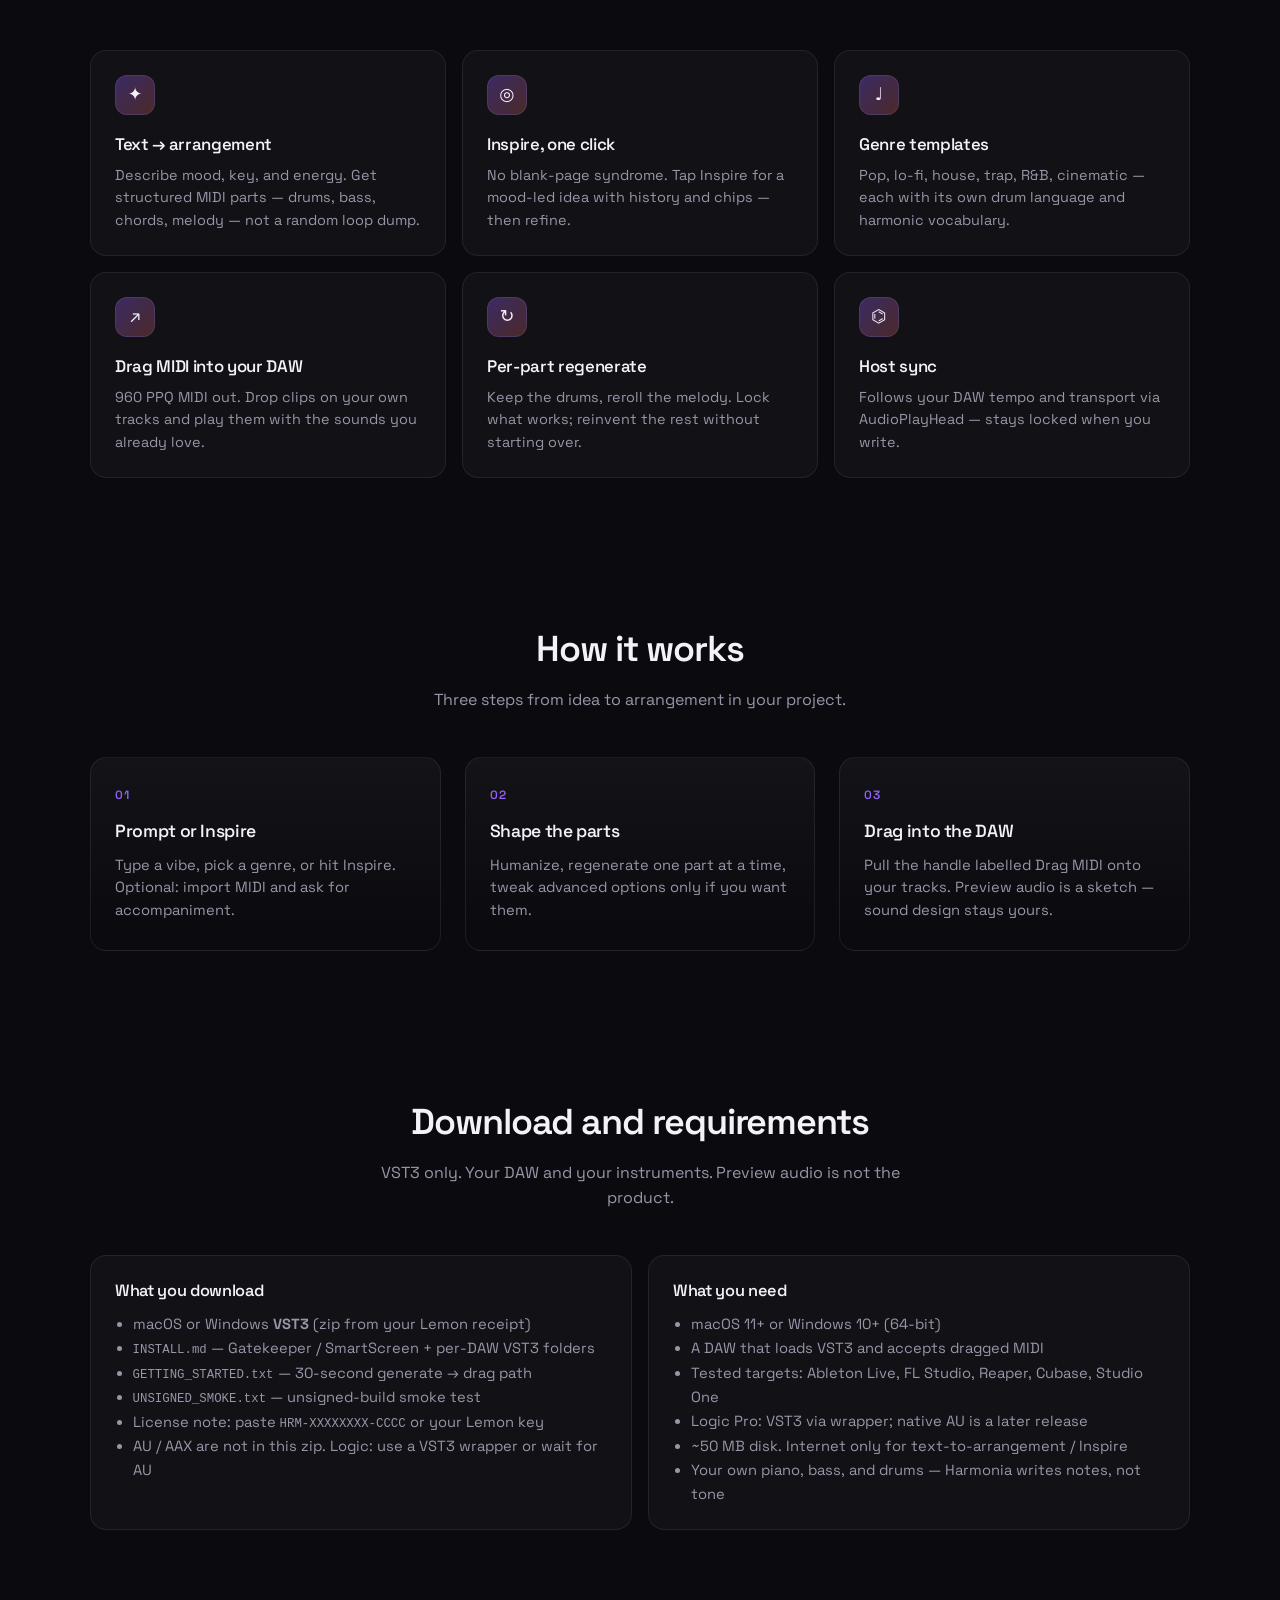
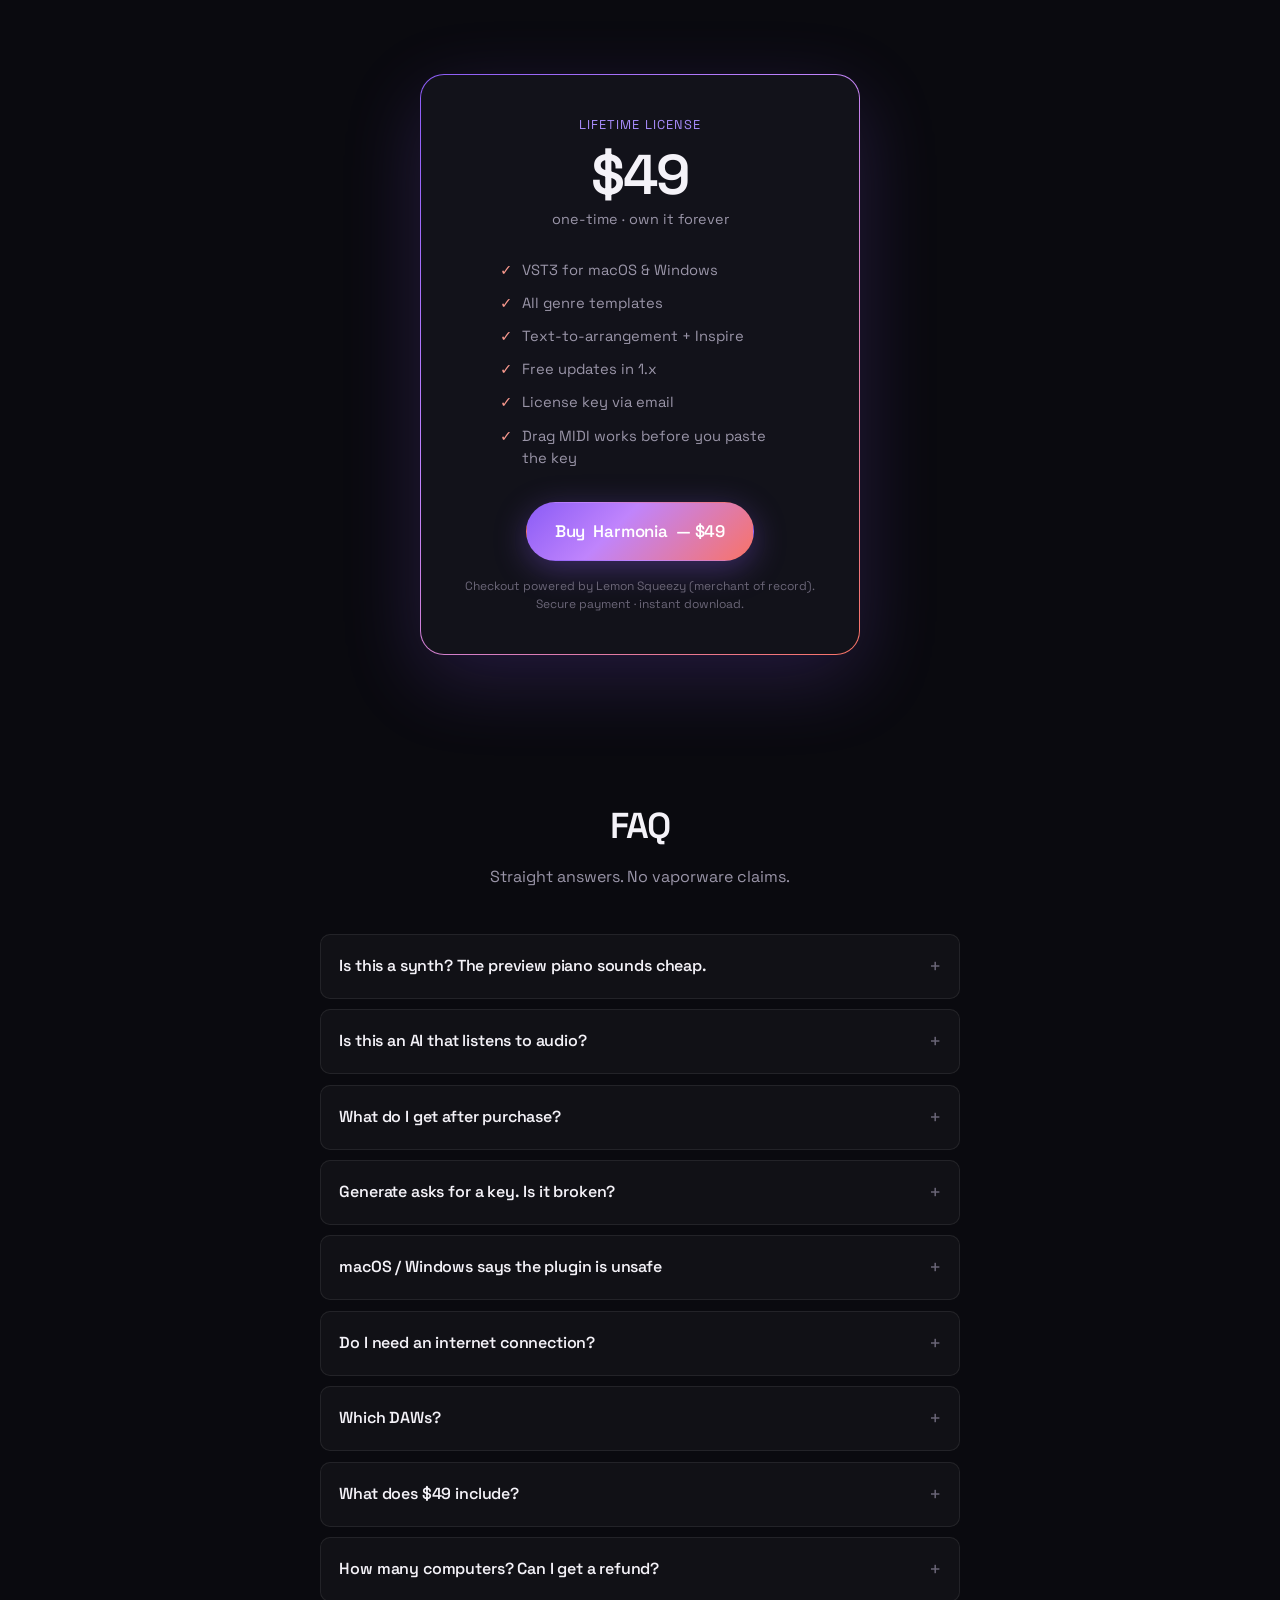
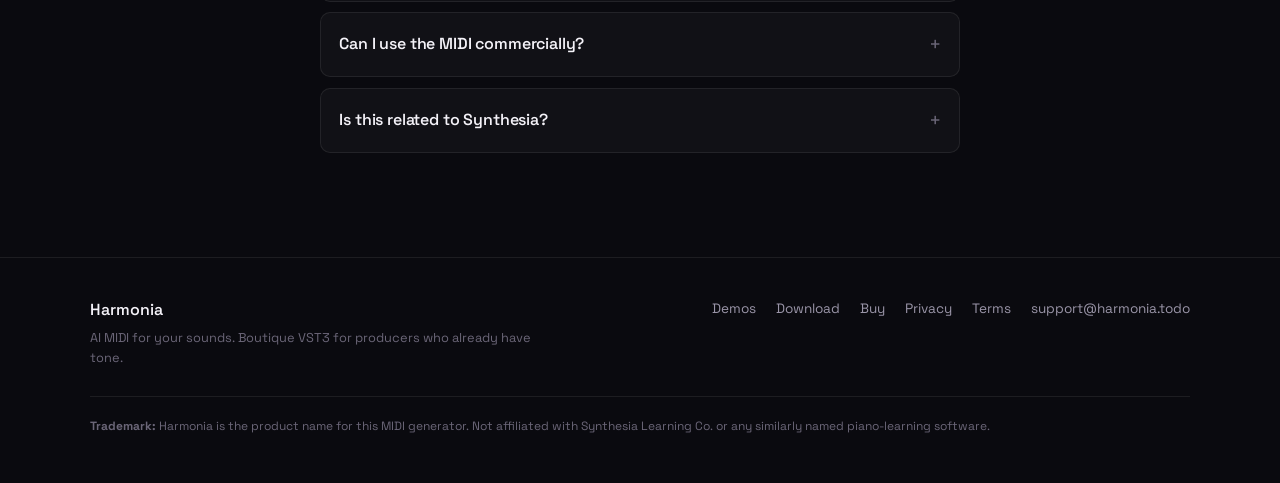
==== commit 3833f973: "Polish unsigned install docs and sell-site copy for first buyers. Add INSTALL.md to the Harmonia zip" ====
--- a/sell-site/index.html
+++ b/sell-site/index.html
@@ -35,23 +35,25 @@
   <main id="top">
     <!-- Hero -->
     <section class="hero wrap">
-      <p class="eyebrow"><span class="eyebrow-dot" aria-hidden="true"></span> VST3 · MIDI generator · your sounds</p>
+      <p class="eyebrow"><span class="eyebrow-dot" aria-hidden="true"></span> VST3 · MIDI generator · not a synth</p>
       <h1>
-        Arrangement MIDI.<br />
-        <span class="gradient">Your instruments.</span>
+        MIDI for <em>your</em> DAW sounds.<br />
+        <span class="gradient">Not a synth. Not a sample pack.</span>
       </h1>
       <p class="hero-lead">
-        <span data-brand>Harmonia</span> turns a short prompt — or one tap of Inspire — into genre-aware MIDI
-        you drag straight into your DAW. No baked-in sample pack. No fake “AI listening.” Just notes you own.
+        <span data-brand>Harmonia</span> writes arrangement MIDI — chords, bass, synth, piano, drums —
+        that you drag onto the instruments you already own. Prompt or tap Inspire. Preview audio is a
+        cheap sketch. The product is the notes.
       </p>
       <div class="hero-actions">
         <a class="btn btn-primary btn-lg" href="#buy" data-checkout>Get <span data-brand>Harmonia</span> — $49</a>
         <a class="btn btn-ghost btn-lg" href="#demos">Hear preview demos</a>
       </div>
       <div class="hero-meta">
-        <span>One-time purchase</span>
+        <span>$49 one-time · not a subscription</span>
         <span>macOS &amp; Windows VST3</span>
-        <span>Drag MIDI into any DAW</span>
+        <span>Unsigned builds warn on Gatekeeper / SmartScreen</span>
+        <span>Refunds via Lemon Squeezy once live</span>
       </div>
       <div class="genre-pills" id="genrePills" aria-label="Supported genres"></div>
     </section>
@@ -182,8 +184,9 @@
             <h3>What you download</h3>
             <ul>
               <li>macOS or Windows <strong>VST3</strong> (zip from your Lemon receipt)</li>
+              <li><code>INSTALL.md</code> — Gatekeeper / SmartScreen + per-DAW VST3 folders</li>
               <li><code>GETTING_STARTED.txt</code> — 30-second generate → drag path</li>
-              <li><code>UNSIGNED_SMOKE.txt</code> — Gatekeeper / SmartScreen until signed</li>
+              <li><code>UNSIGNED_SMOKE.txt</code> — unsigned-build smoke test</li>
               <li>License note: paste <code>HRM-XXXXXXXX-CCCC</code> or your Lemon key</li>
               <li>AU / AAX are not in this zip. Logic: use a VST3 wrapper or wait for AU</li>
             </ul>
@@ -246,18 +249,19 @@
         </div>
         <div class="faq">
           <details>
-            <summary>The preview piano sounds cheap. Did I buy a synth?</summary>
-            <p>
-              No. Preview audio is a sketch so you can hear the MIDI shape.
-              The product is the notes — drag them onto <strong>your</strong> piano,
-              bass, and drums. A thin built-in piano is expected, not a defect.
+            <summary>Is this a synth? The preview piano sounds cheap.</summary>
+            <p>
+              No. Harmonia is a <strong>MIDI generator for YOUR DAW sounds</strong>, not a synth
+              and not a sample pack. Preview audio is a sketch so you can hear the MIDI shape.
+              Drag the notes onto <strong>your</strong> piano, bass, and drums. A thin built-in
+              piano is expected, not a defect.
             </p>
           </details>
           <details>
             <summary>Is this an AI that listens to audio?</summary>
             <p>
-              No. <span data-brand>Harmonia</span> is a <strong>MIDI generator</strong>. It plans and writes notes.
-              You hear them through whatever instruments you load in your DAW. Preview MP3s on this page are
+              No. <span data-brand>Harmonia</span> plans and writes notes. You hear them through
+              whatever instruments you load in your DAW. Preview MP3s on this page are
               illustrative renders only.
             </p>
           </details>
@@ -314,7 +318,8 @@
           <details>
             <summary>How many computers? Can I get a refund?</summary>
             <p>
-              One buyer, the machines you personally use. Lemon Squeezy is merchant of
+              One buyer, the machines you personally use. <strong>$49 is one-time</strong>
+              (not a subscription). Once checkout is live, Lemon Squeezy is merchant of
               record: tax, receipt, and refunds go through them. If the VST3 will not
               load or drag MIDI after a good-faith install, ask for a refund — unsigned
               builds warn on Gatekeeper / SmartScreen until the developer signs.
@@ -352,7 +357,7 @@
           <a href="#buy">Buy</a>
           <a href="privacy.html">Privacy</a>
           <a href="terms.html">Terms</a>
-          <a href="mailto:hello@example.com" id="supportLink">Support</a>
+          <a href="mailto:support@harmonia.todo" id="supportLink">support@harmonia.todo</a>
         </div>
       </div>
       <p class="tm-note">
--- a/sell-site/styles.css
+++ b/sell-site/styles.css
@@ -613,6 +613,18 @@
 
 .legal a { color: var(--violet-soft); text-decoration: underline; }
 
+.legal-banner {
+  margin: 0 0 1.25rem;
+  padding: 0.75rem 1rem;
+  border: 1px solid rgba(249, 115, 102, 0.35);
+  border-radius: var(--radius-sm);
+  background: rgba(249, 115, 102, 0.10);
+  color: var(--text);
+  font-size: 0.92rem;
+  font-weight: 500;
+  line-height: 1.45;
+}
+
 /* Footer */
 .footer {
   border-top: 1px solid var(--border);
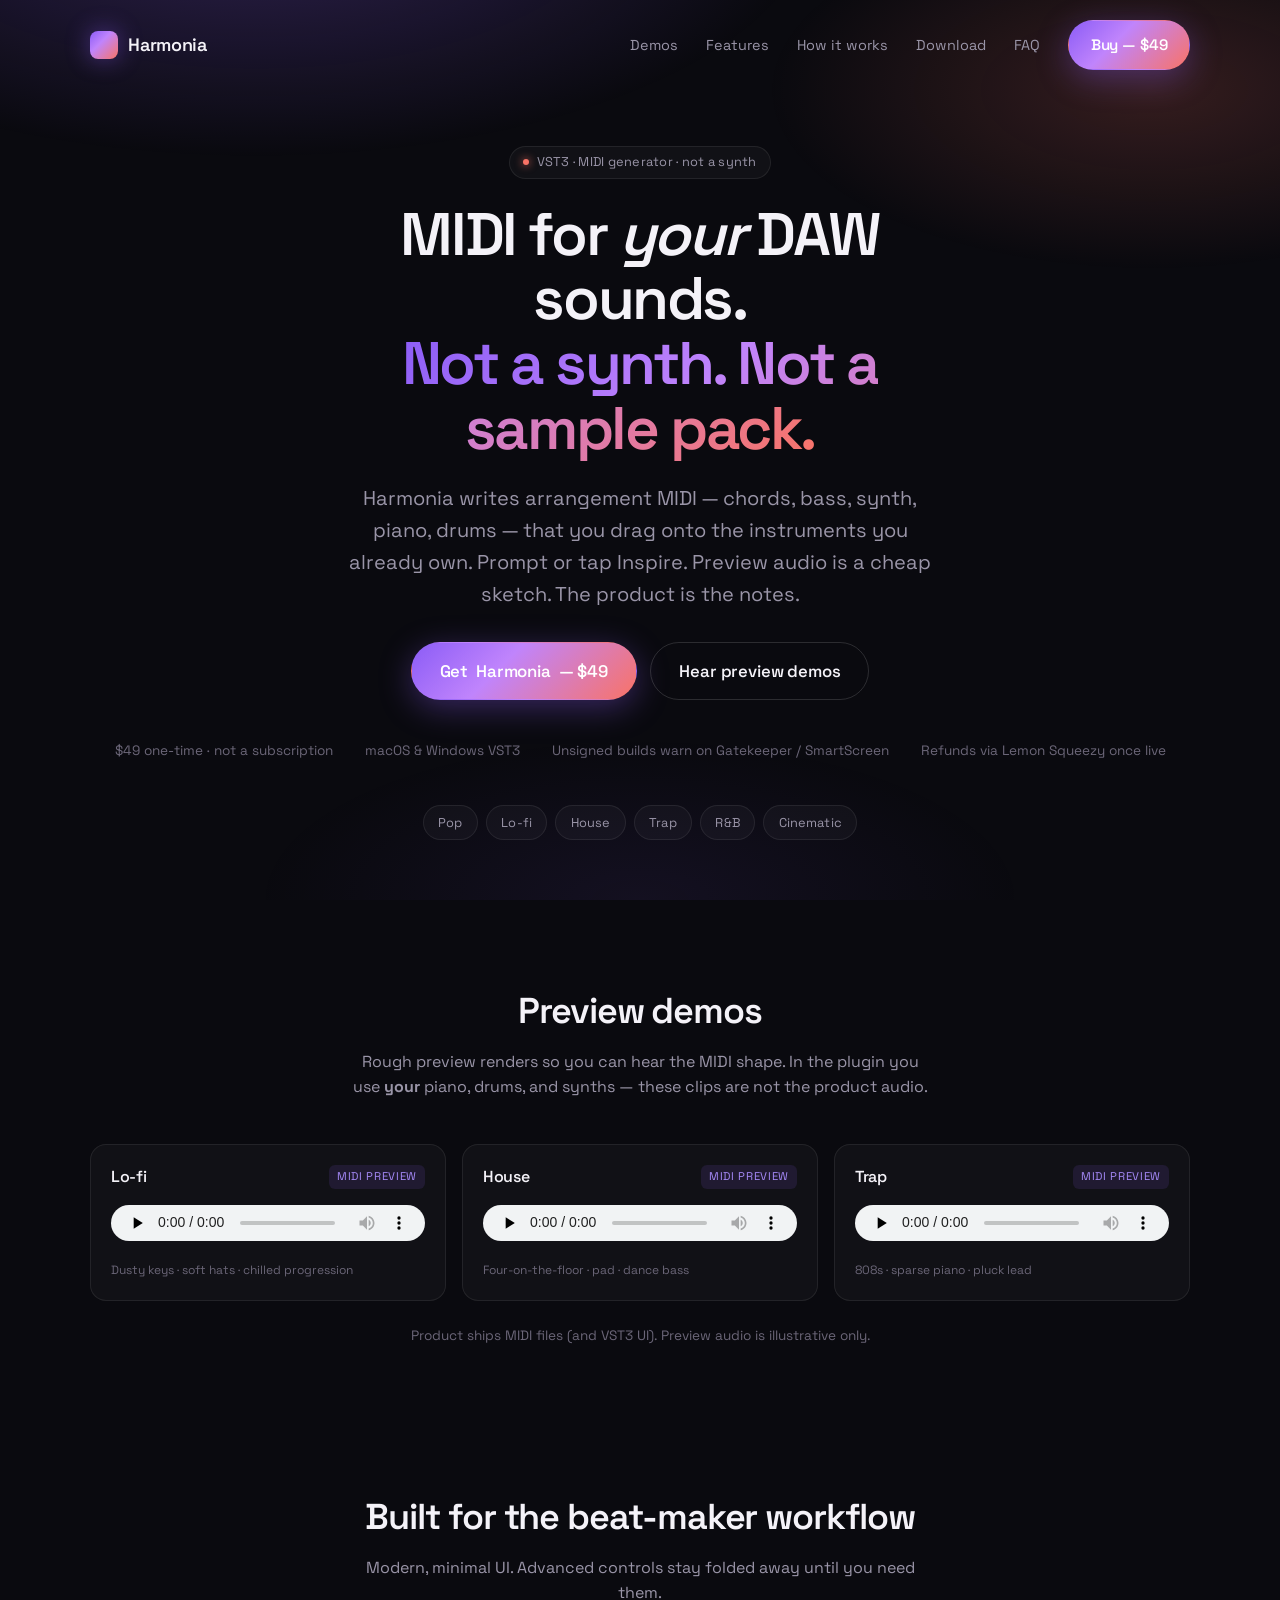
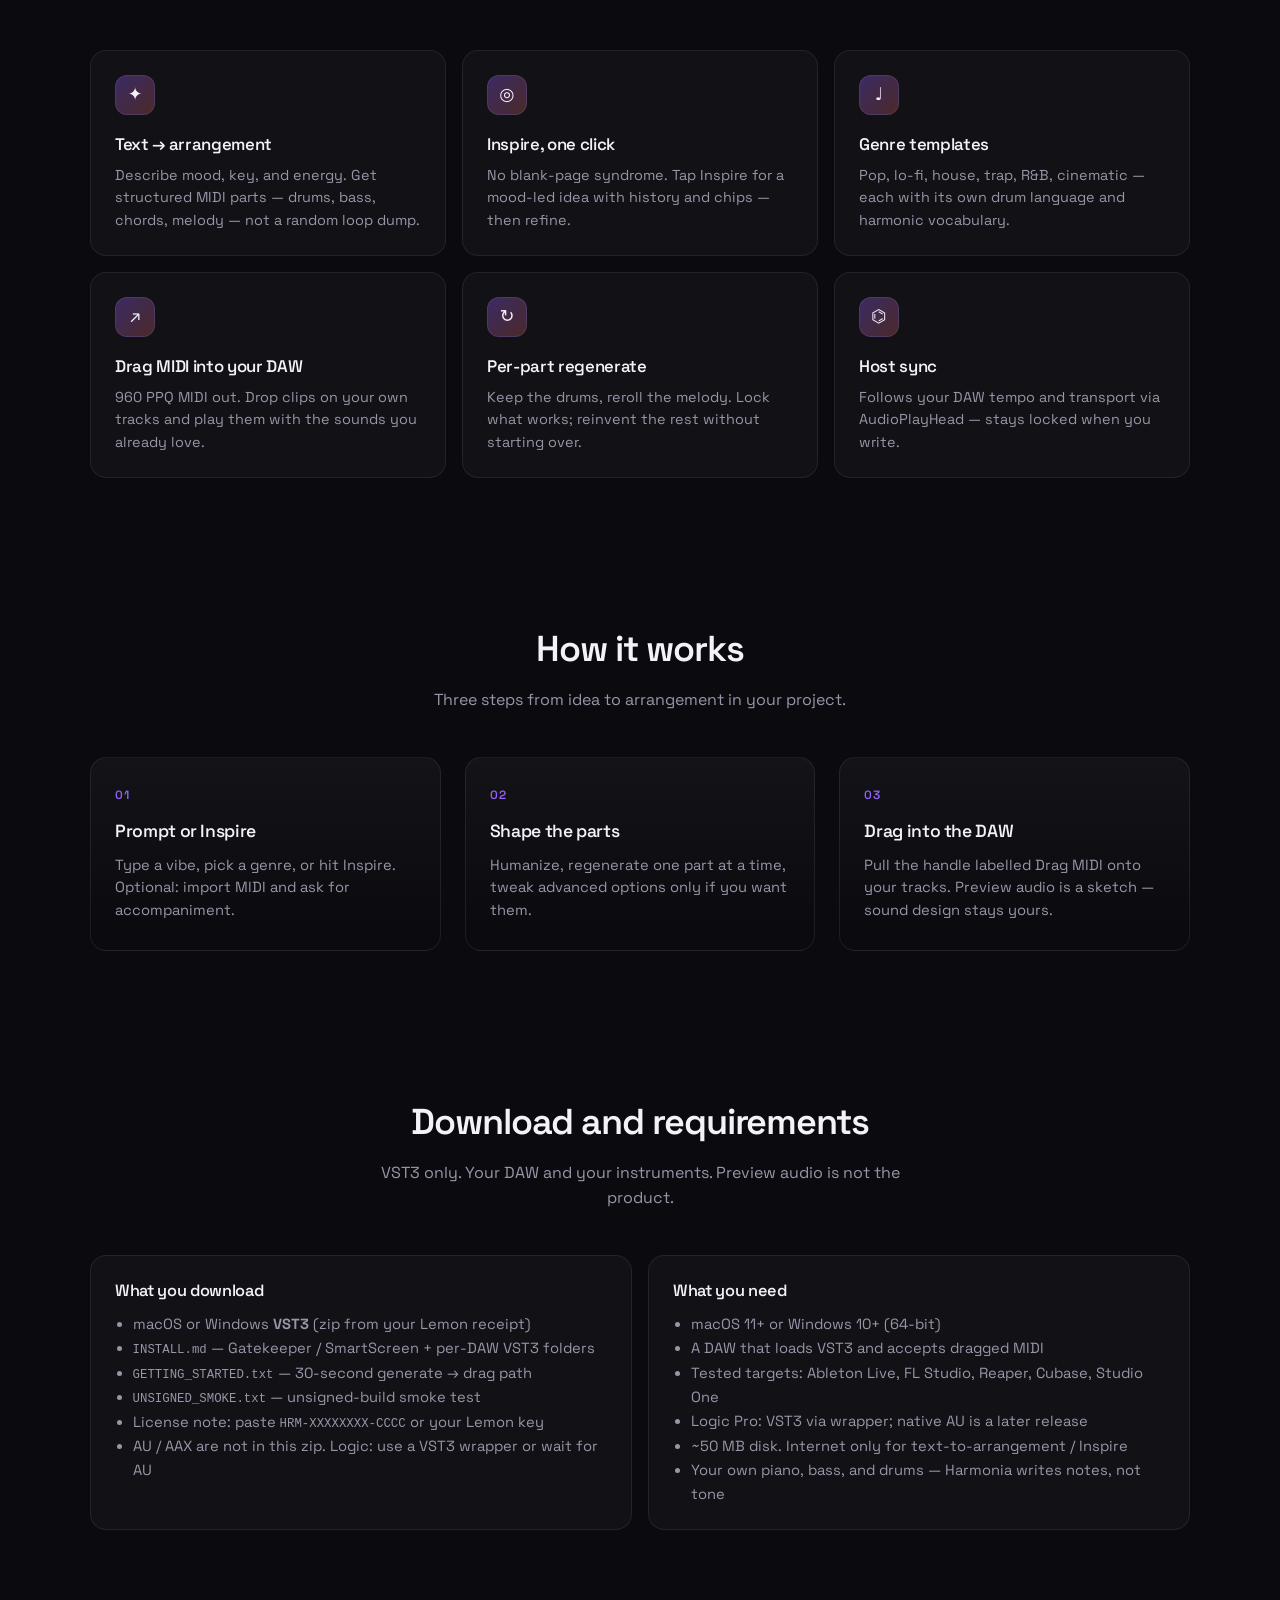
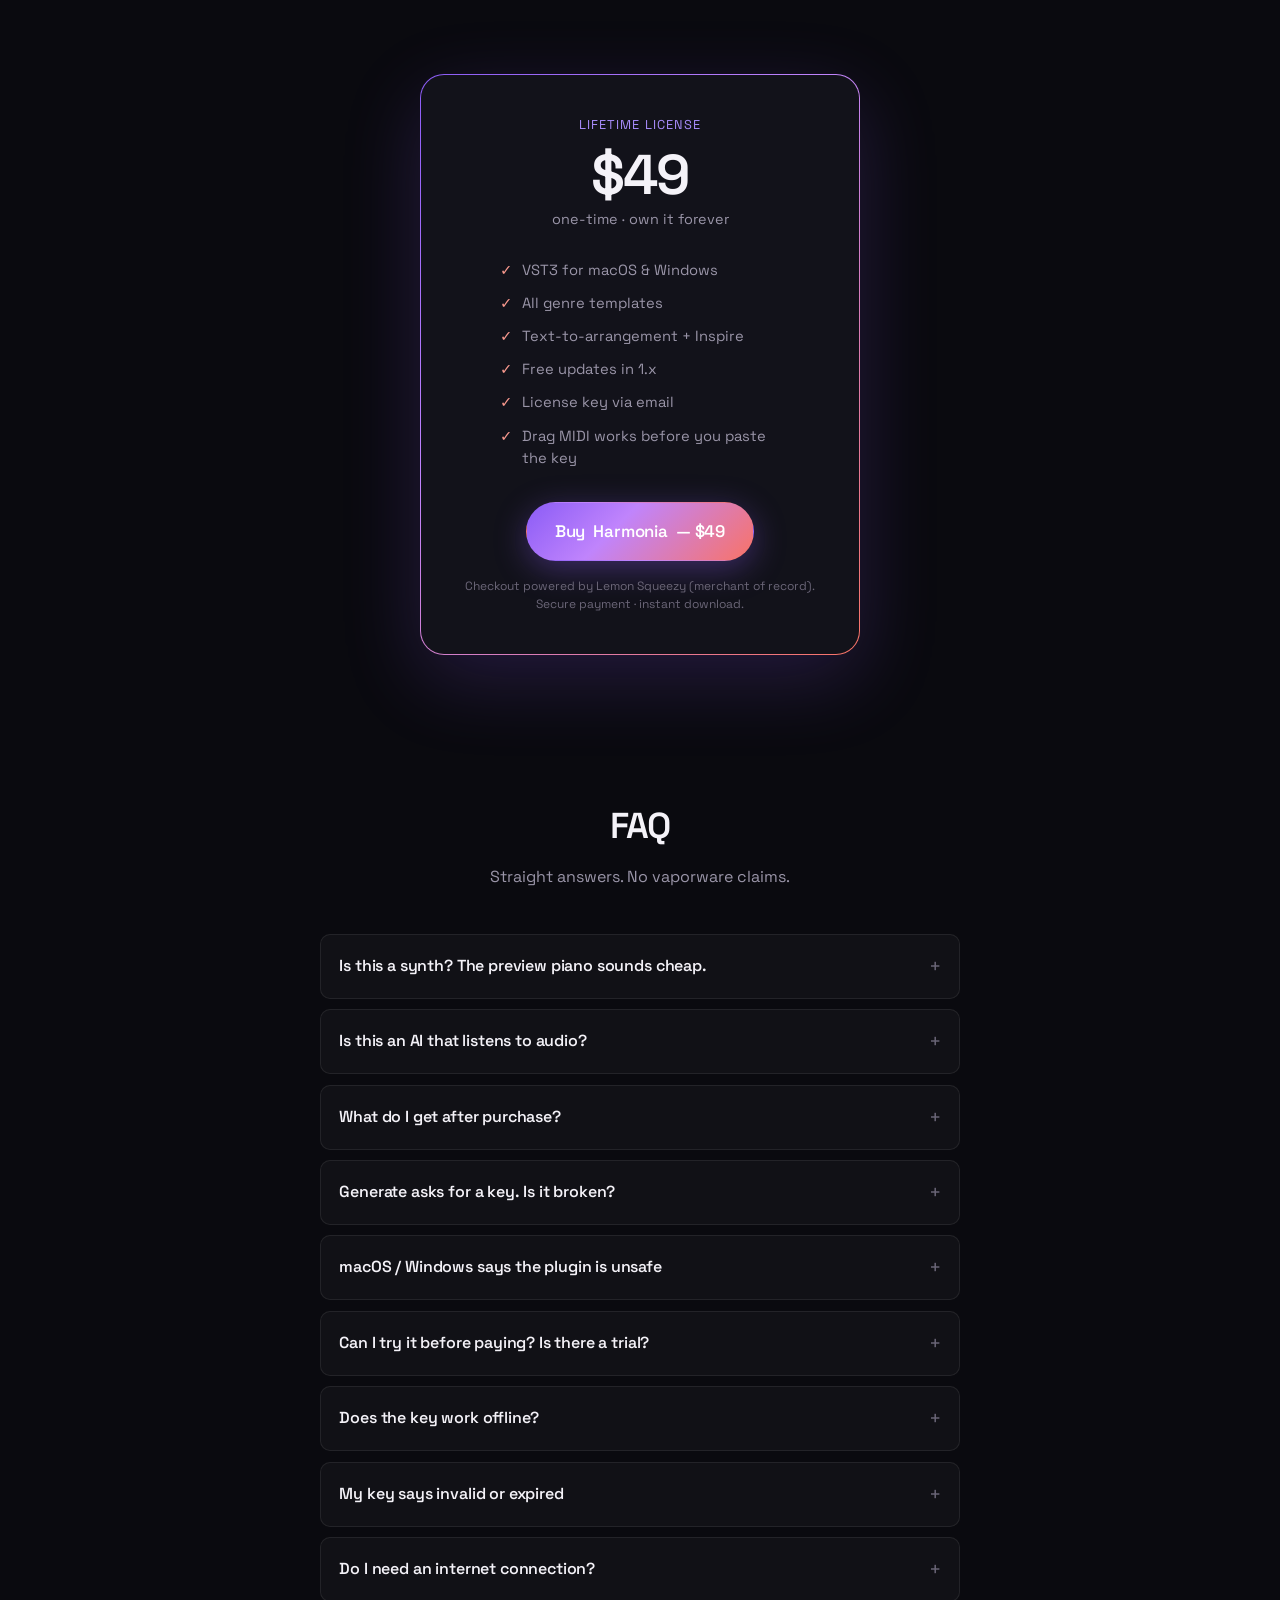
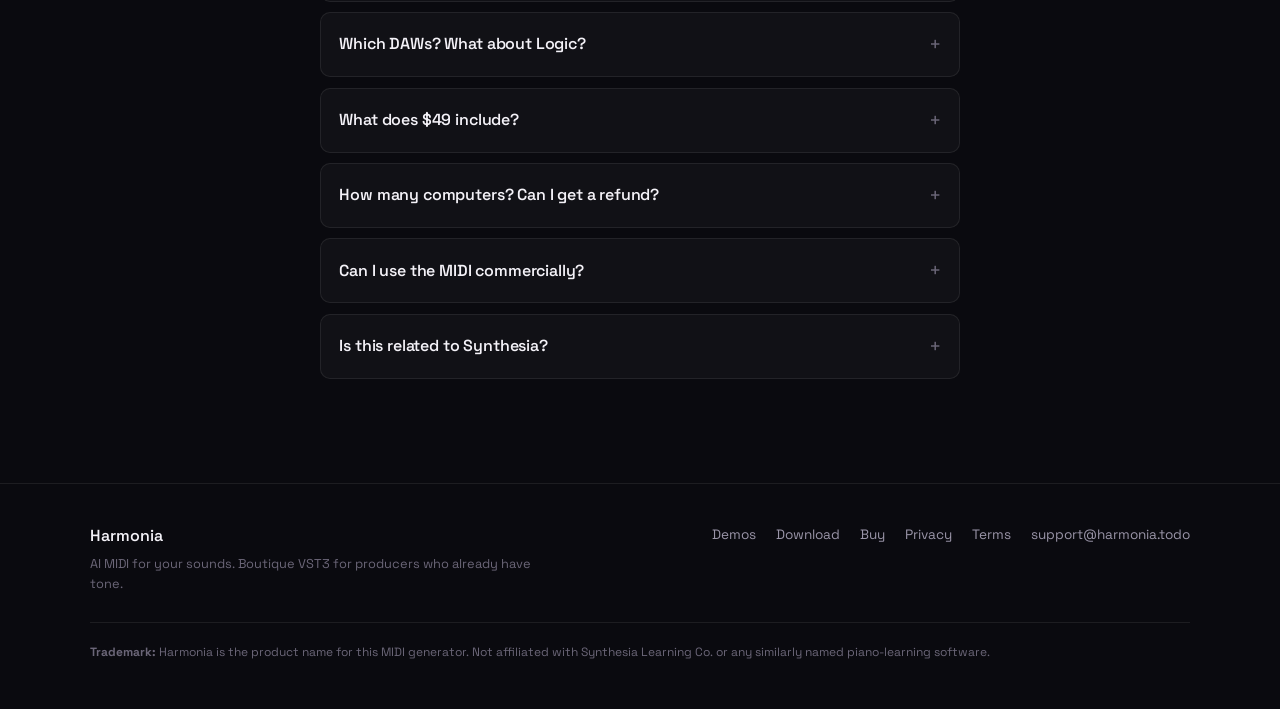
==== commit 55e5de3f: "Document the trial zip and clarify license paste errors. Unsigned builds keep Generate and Drag MIDI" ====
--- a/sell-site/index.html
+++ b/sell-site/index.html
@@ -293,17 +293,43 @@
             </p>
           </details>
           <details>
+            <summary>Can I try it before paying? Is there a trial?</summary>
+            <p>
+              Yes. The unsigned zip <strong>is</strong> the trial: Generate and Drag MIDI work with
+              no key and no timer. Use it in your DAW before Lemon checkout exists. Paid
+              (<code>ENFORCE</code>) builds lock Generate until you paste <code>HRM-XXXXXXXX-CCCC</code>.
+              Drag MIDI never locks.
+            </p>
+          </details>
+          <details>
+            <summary>Does the key work offline?</summary>
+            <p>
+              Offline <code>HRM-XXXXXXXX-CCCC</code> keys validate on this machine and never expire.
+              They are not sent anywhere. Lemon keys need a validate URL (optional, not live yet).
+              Genre templates work offline. Text-to-arrangement / Inspire need a network and an LLM key you supply.
+            </p>
+          </details>
+          <details>
+            <summary>My key says invalid or expired</summary>
+            <p>
+              Invalid HRM- usually means a truncated paste — copy the full <code>HRM-XXXXXXXX-CCCC</code>
+              line (Settings → Paste). Offline HRM- keys do not expire. “Expired” / “disabled” is a
+              Lemon HTTP status once checkout is live — ask for a new key or a refund through Lemon.
+            </p>
+          </details>
+          <details>
             <summary>Do I need an internet connection?</summary>
             <p>
-              Text-to-arrangement and Inspire use a cloud LLM for the plan. Genre templates and MIDI editing work offline
-              once generated. Details ship with the installer notes.
-            </p>
-          </details>
-          <details>
-            <summary>Which DAWs?</summary>
-            <p>
-              Any host that loads VST3 and accepts dragged MIDI (Ableton Live, FL Studio, Logic via wrapper / AU roadmap,
-              Reaper, Cubase, Studio One, and similar). Always test the trial build in your host before buying when available.
+              Not for Generate, Drag MIDI, or an offline HRM- key. Text-to-arrangement and Inspire
+              use a cloud LLM only if you turn that on. Genre templates work offline.
+            </p>
+          </details>
+          <details>
+            <summary>Which DAWs? What about Logic?</summary>
+            <p>
+              VST3 + dragged MIDI: Ableton Live, FL Studio, Reaper, Cubase, Studio One, and similar.
+              <strong>Logic Pro has no native VST3</strong> — use a VST3 wrapper, or wait for AU.
+              This zip does not include AU.
             </p>
           </details>
           <details>
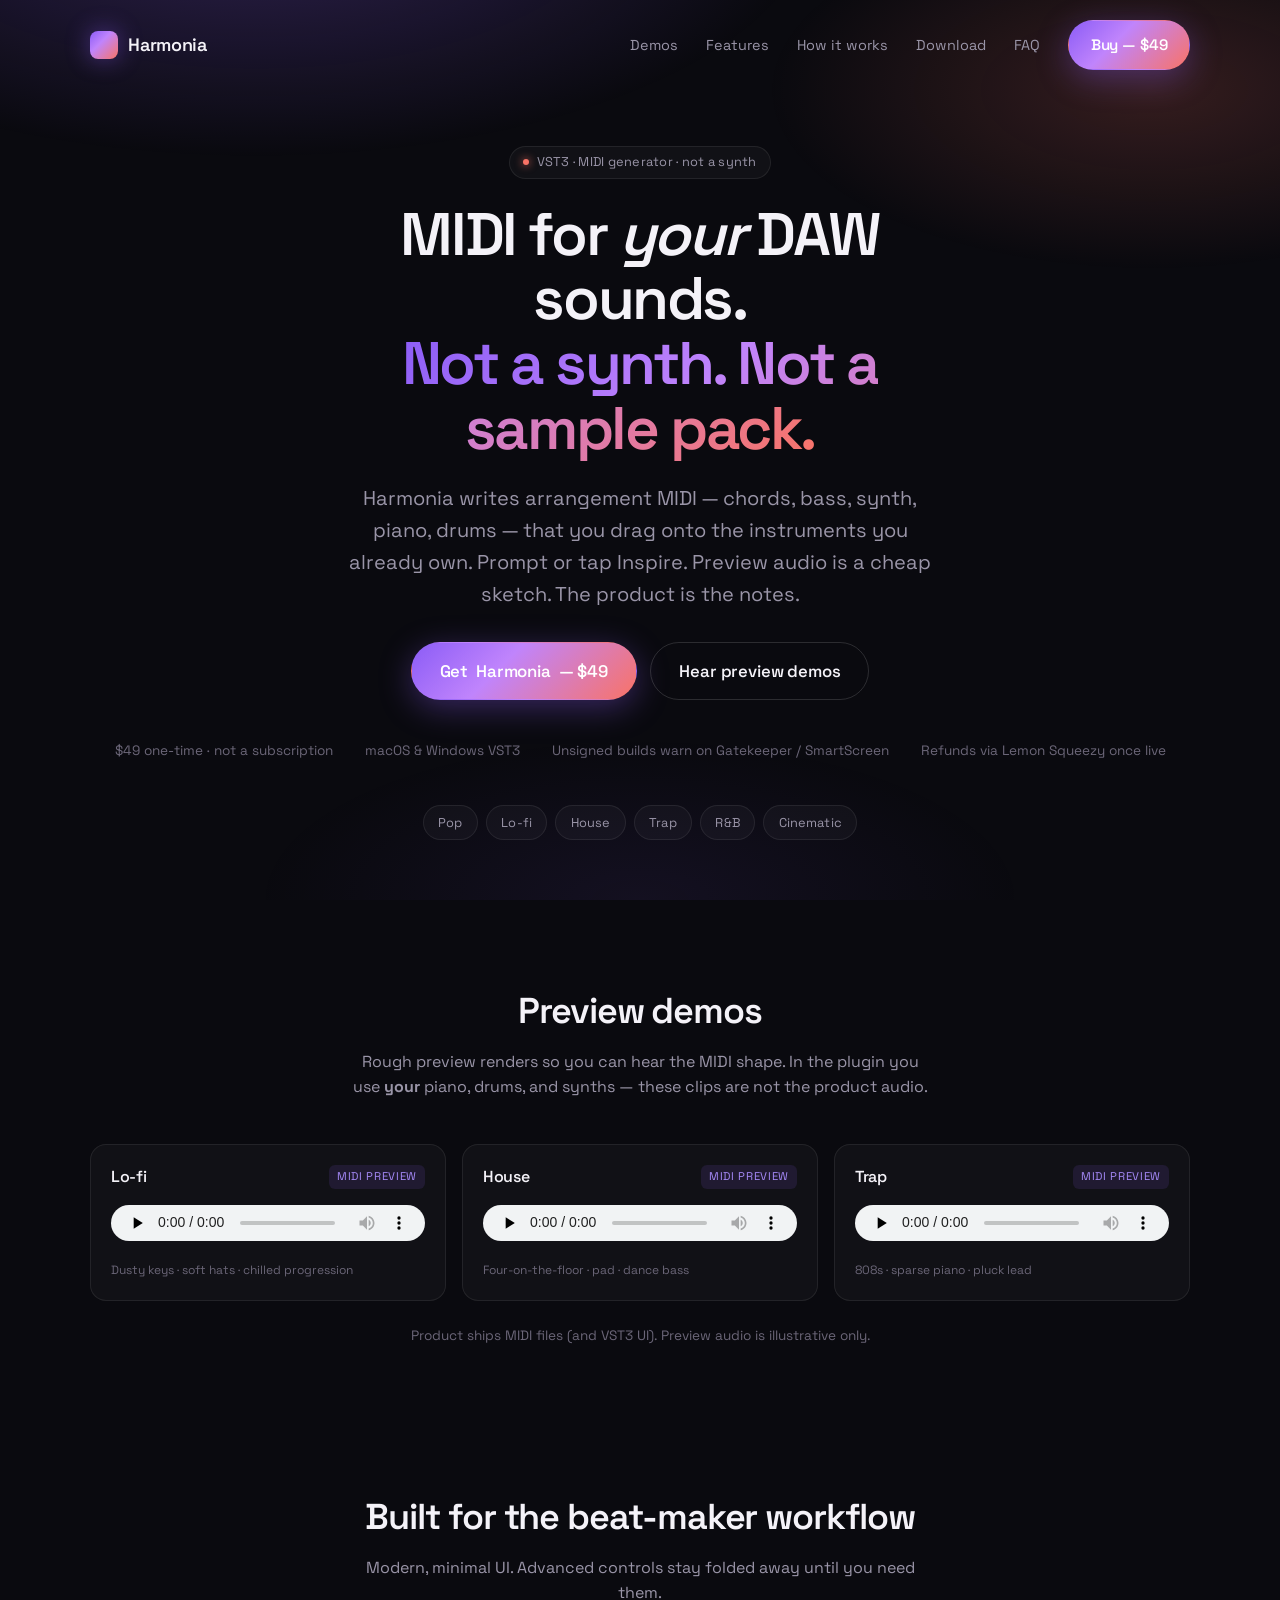
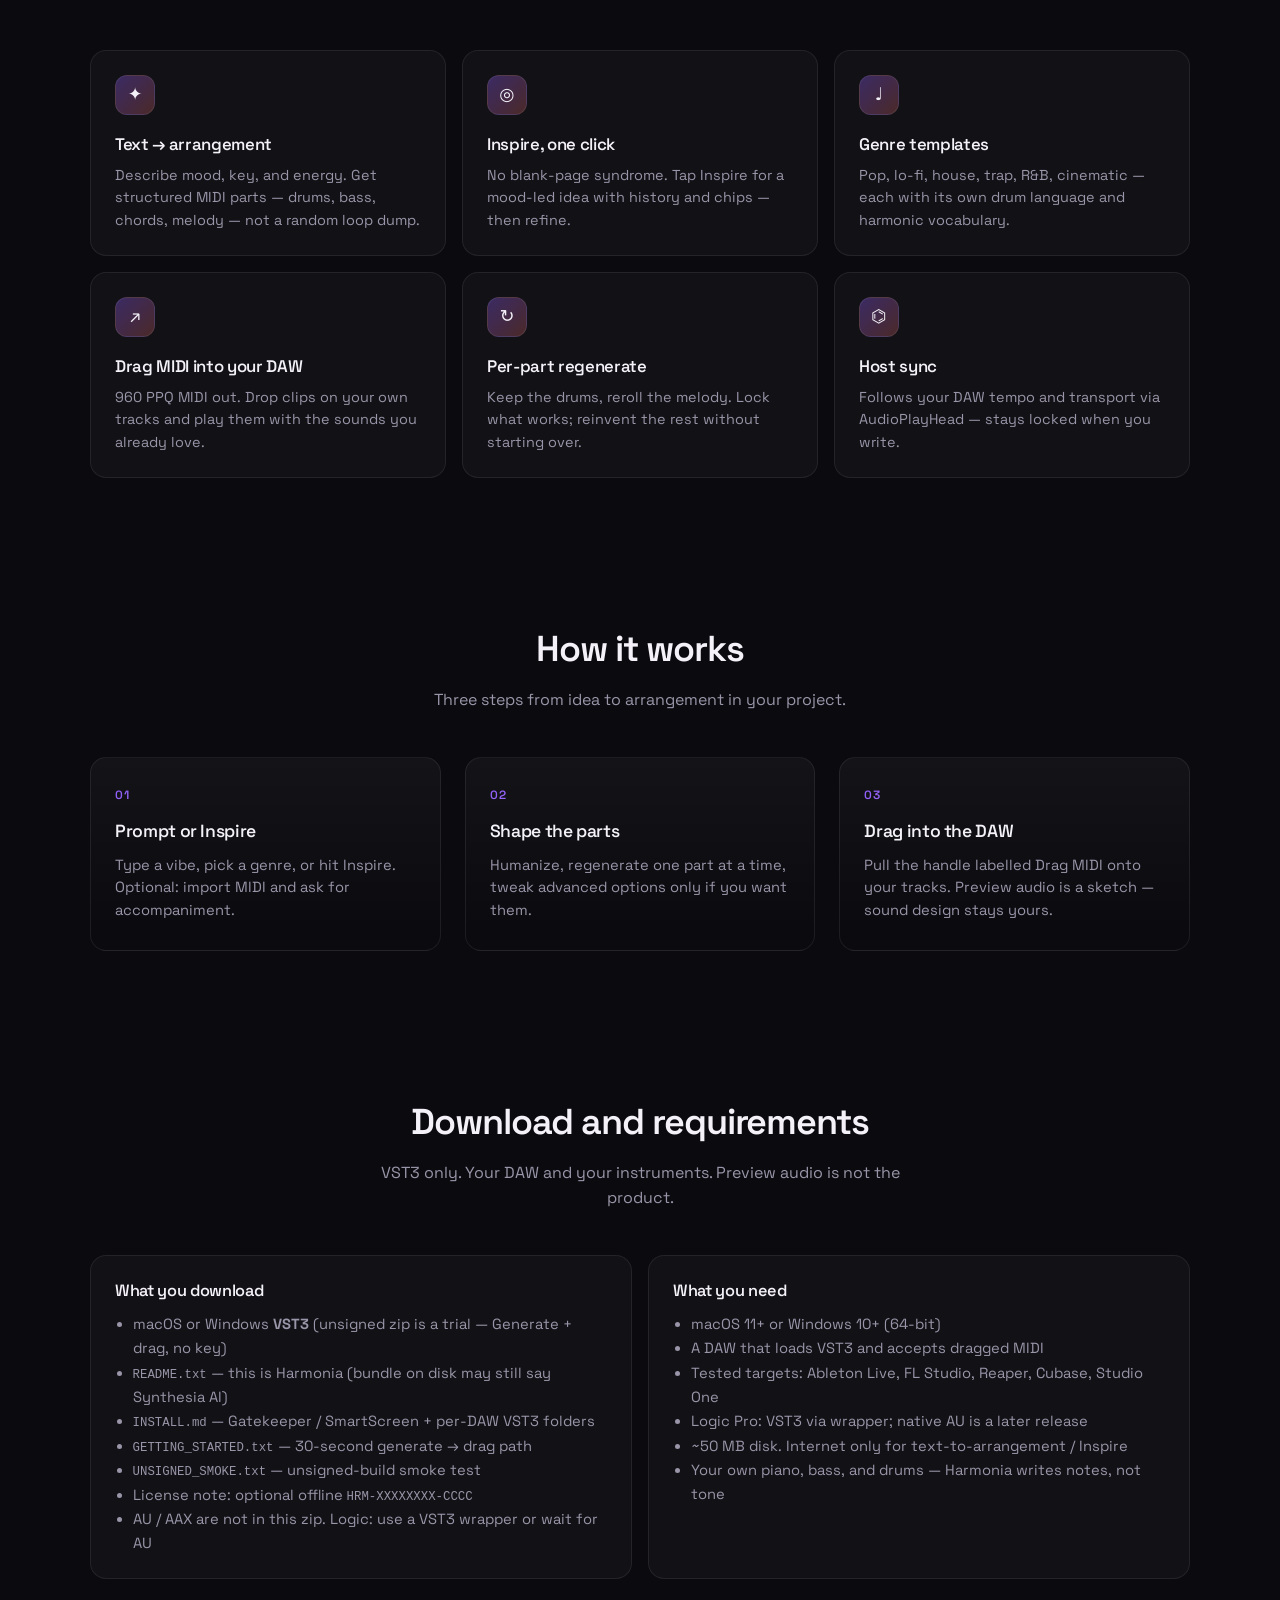
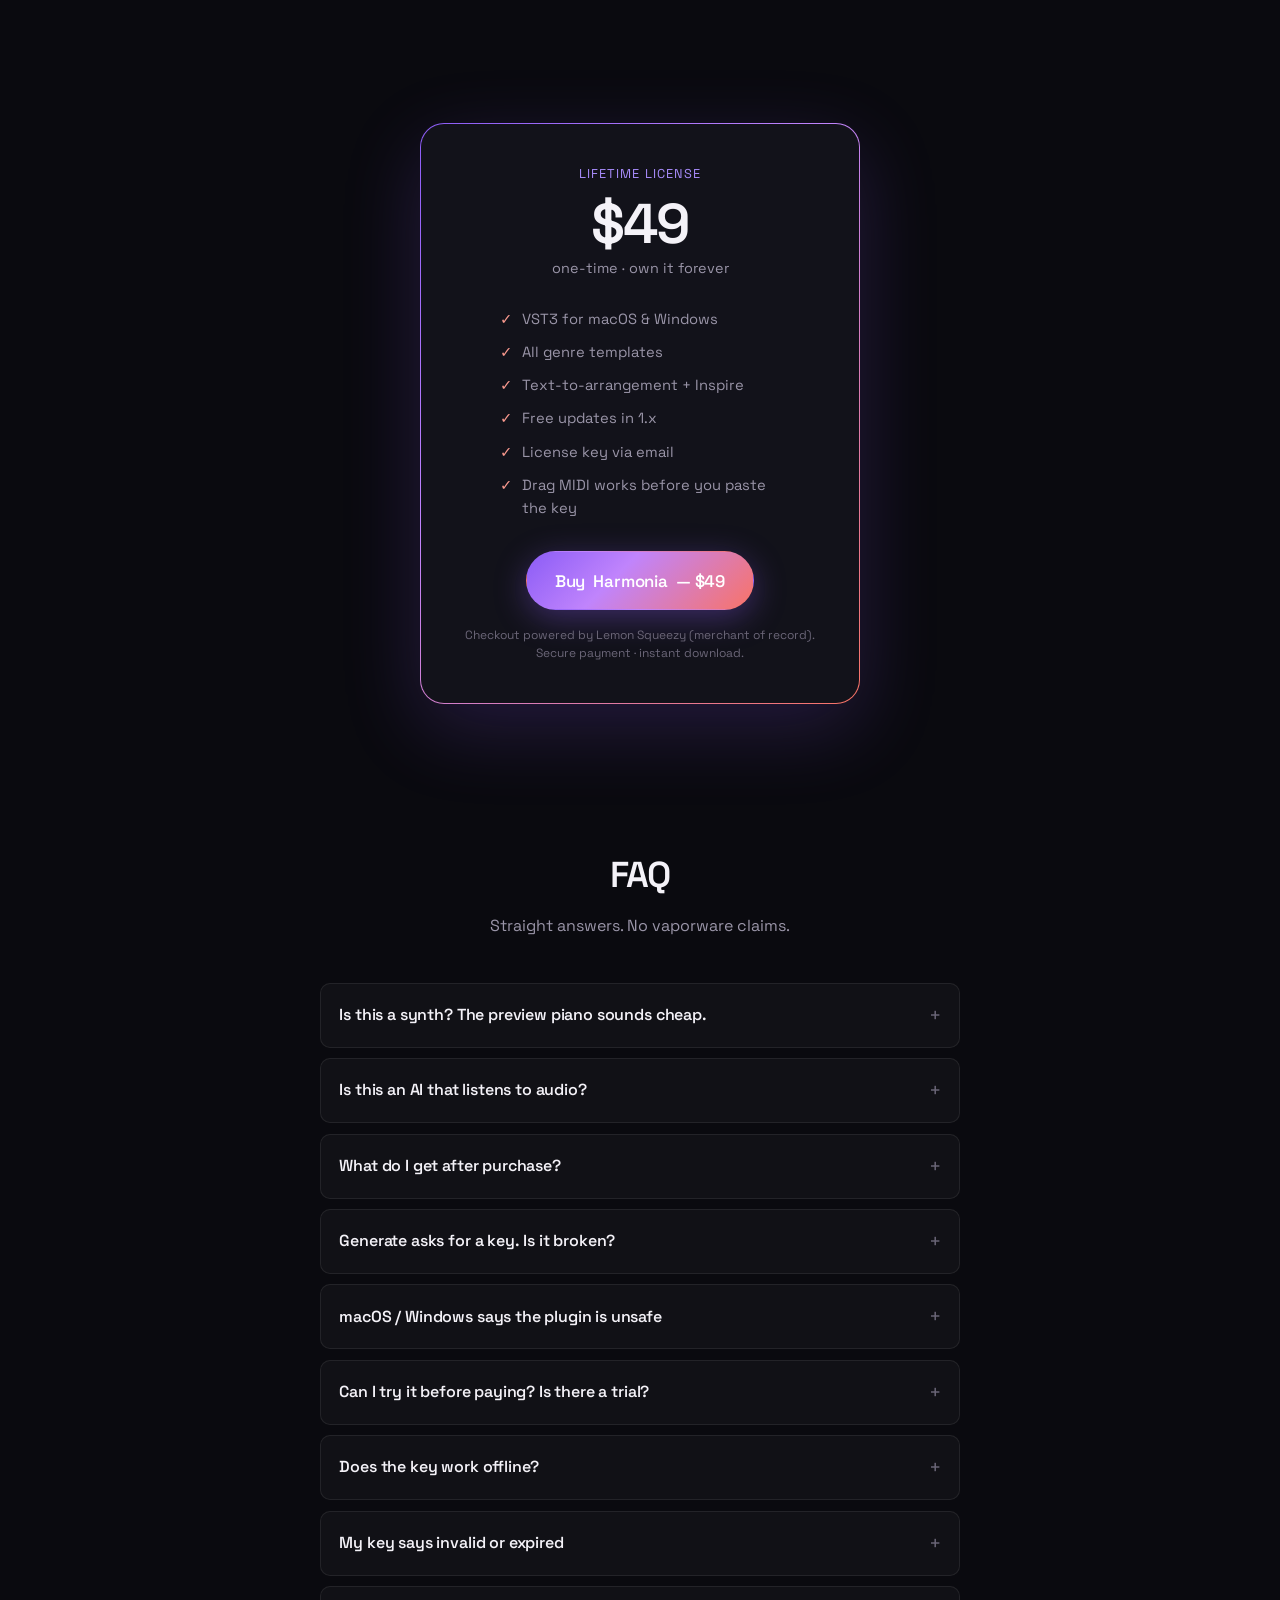
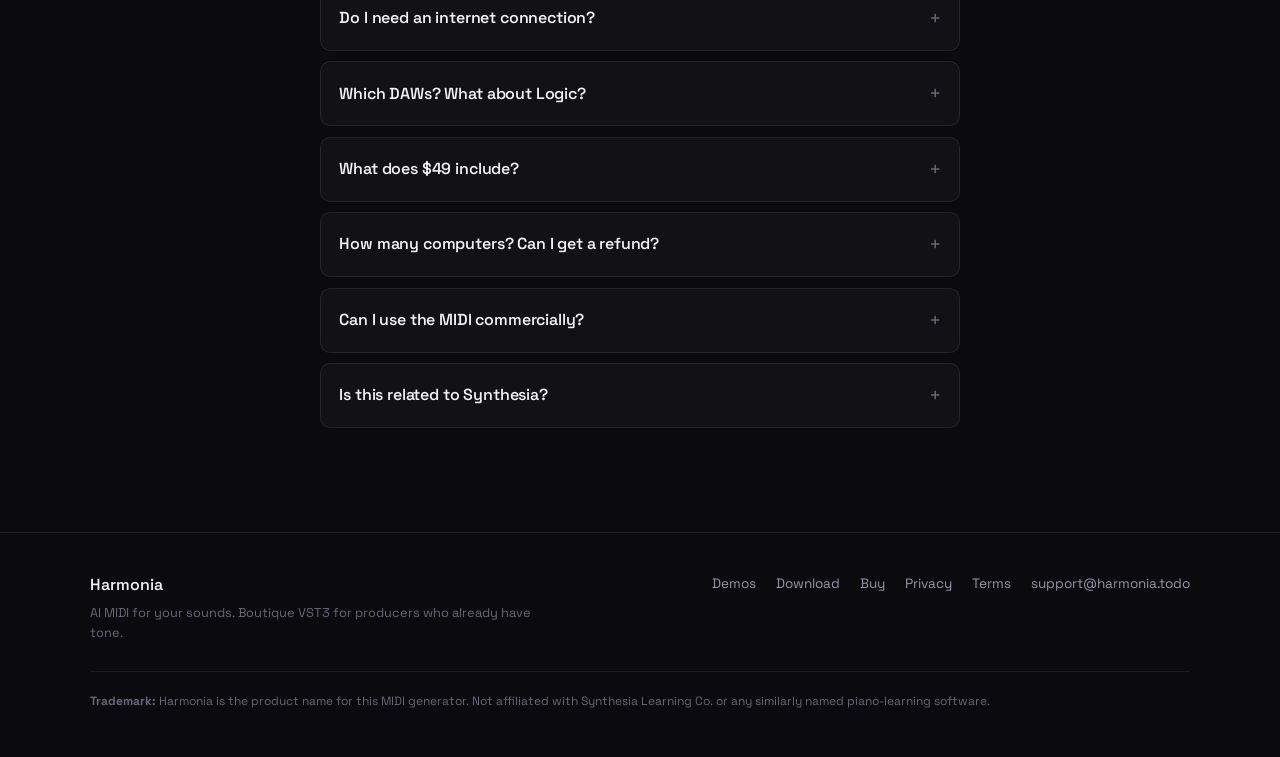
==== commit 979df917: "Note the trial zip and Harmonia README on the download list. Co-authored-by: Haozhou(Evan) Huang <EV" ====
--- a/sell-site/index.html
+++ b/sell-site/index.html
@@ -183,11 +183,12 @@
           <article class="req-card">
             <h3>What you download</h3>
             <ul>
-              <li>macOS or Windows <strong>VST3</strong> (zip from your Lemon receipt)</li>
+              <li>macOS or Windows <strong>VST3</strong> (unsigned zip is a trial — Generate + drag, no key)</li>
+              <li><code>README.txt</code> — this is Harmonia (bundle on disk may still say Synthesia AI)</li>
               <li><code>INSTALL.md</code> — Gatekeeper / SmartScreen + per-DAW VST3 folders</li>
               <li><code>GETTING_STARTED.txt</code> — 30-second generate → drag path</li>
               <li><code>UNSIGNED_SMOKE.txt</code> — unsigned-build smoke test</li>
-              <li>License note: paste <code>HRM-XXXXXXXX-CCCC</code> or your Lemon key</li>
+              <li>License note: optional offline <code>HRM-XXXXXXXX-CCCC</code></li>
               <li>AU / AAX are not in this zip. Logic: use a VST3 wrapper or wait for AU</li>
             </ul>
           </article>
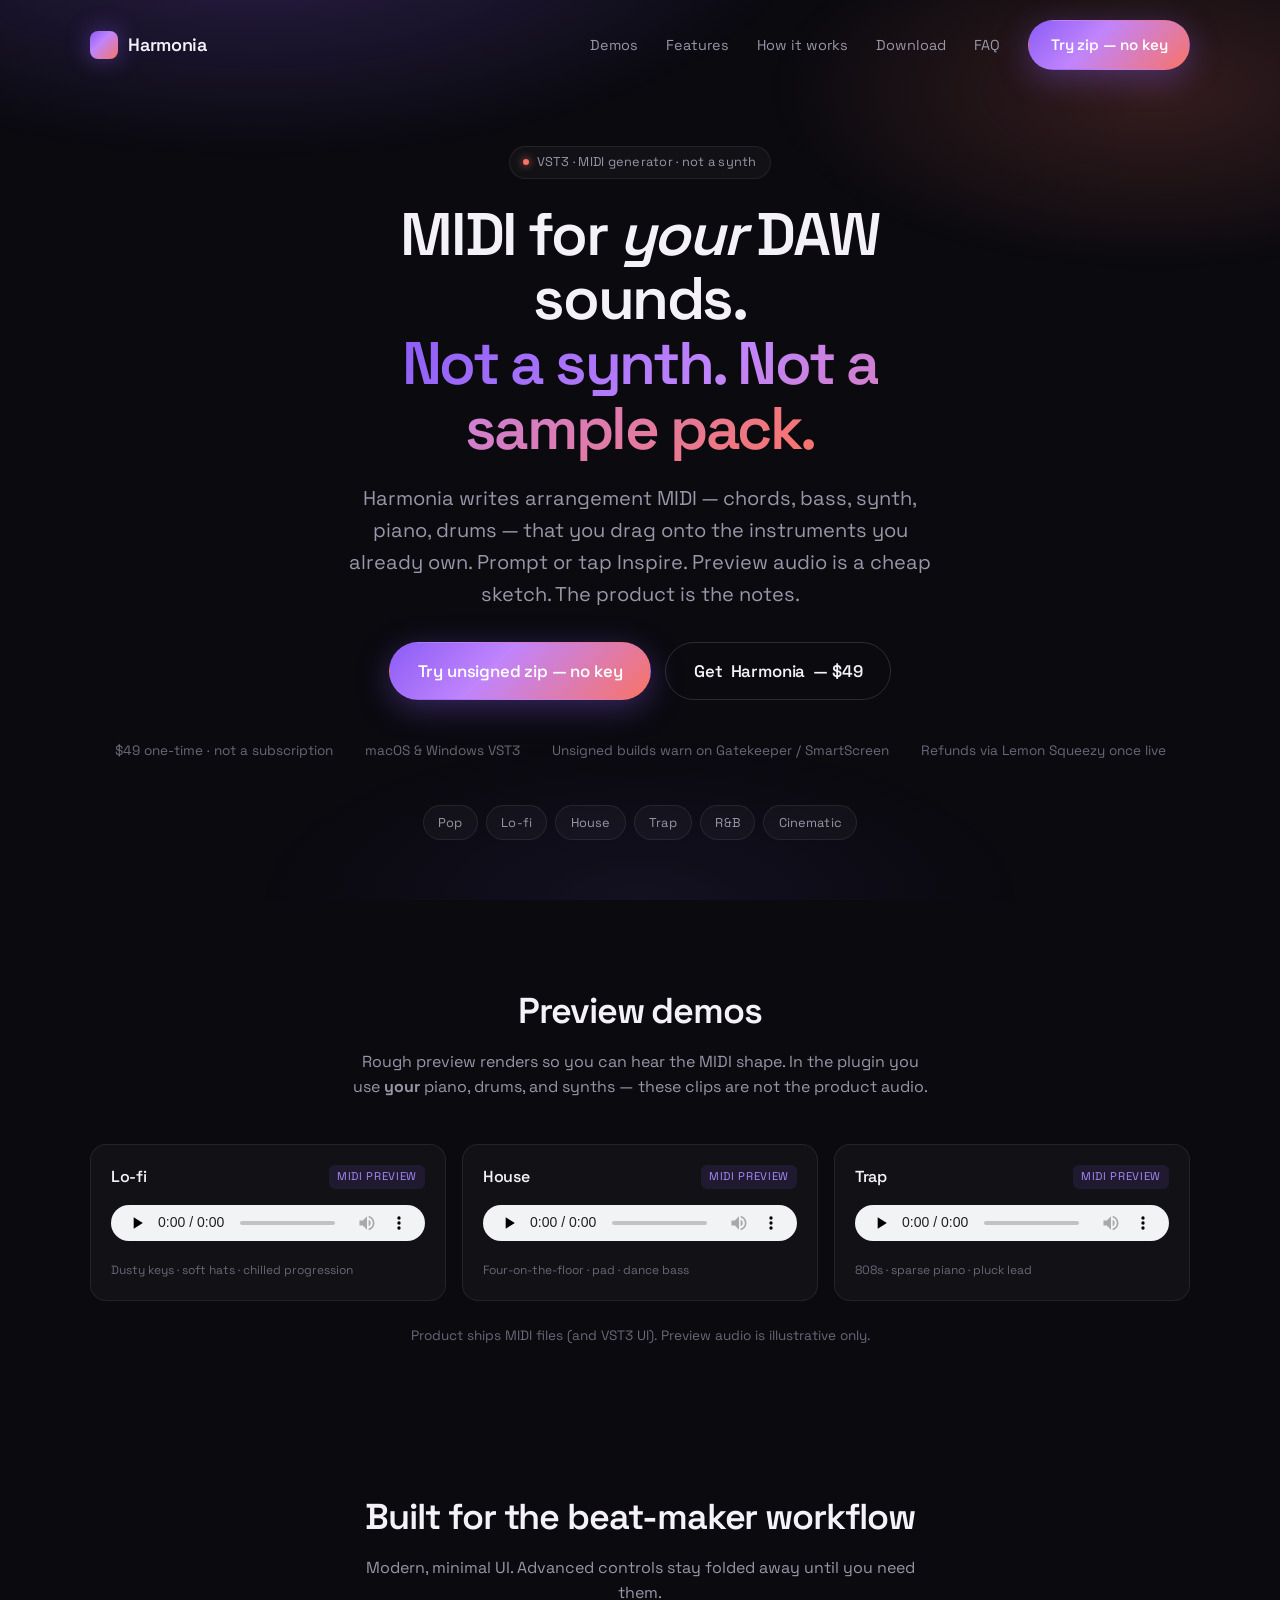
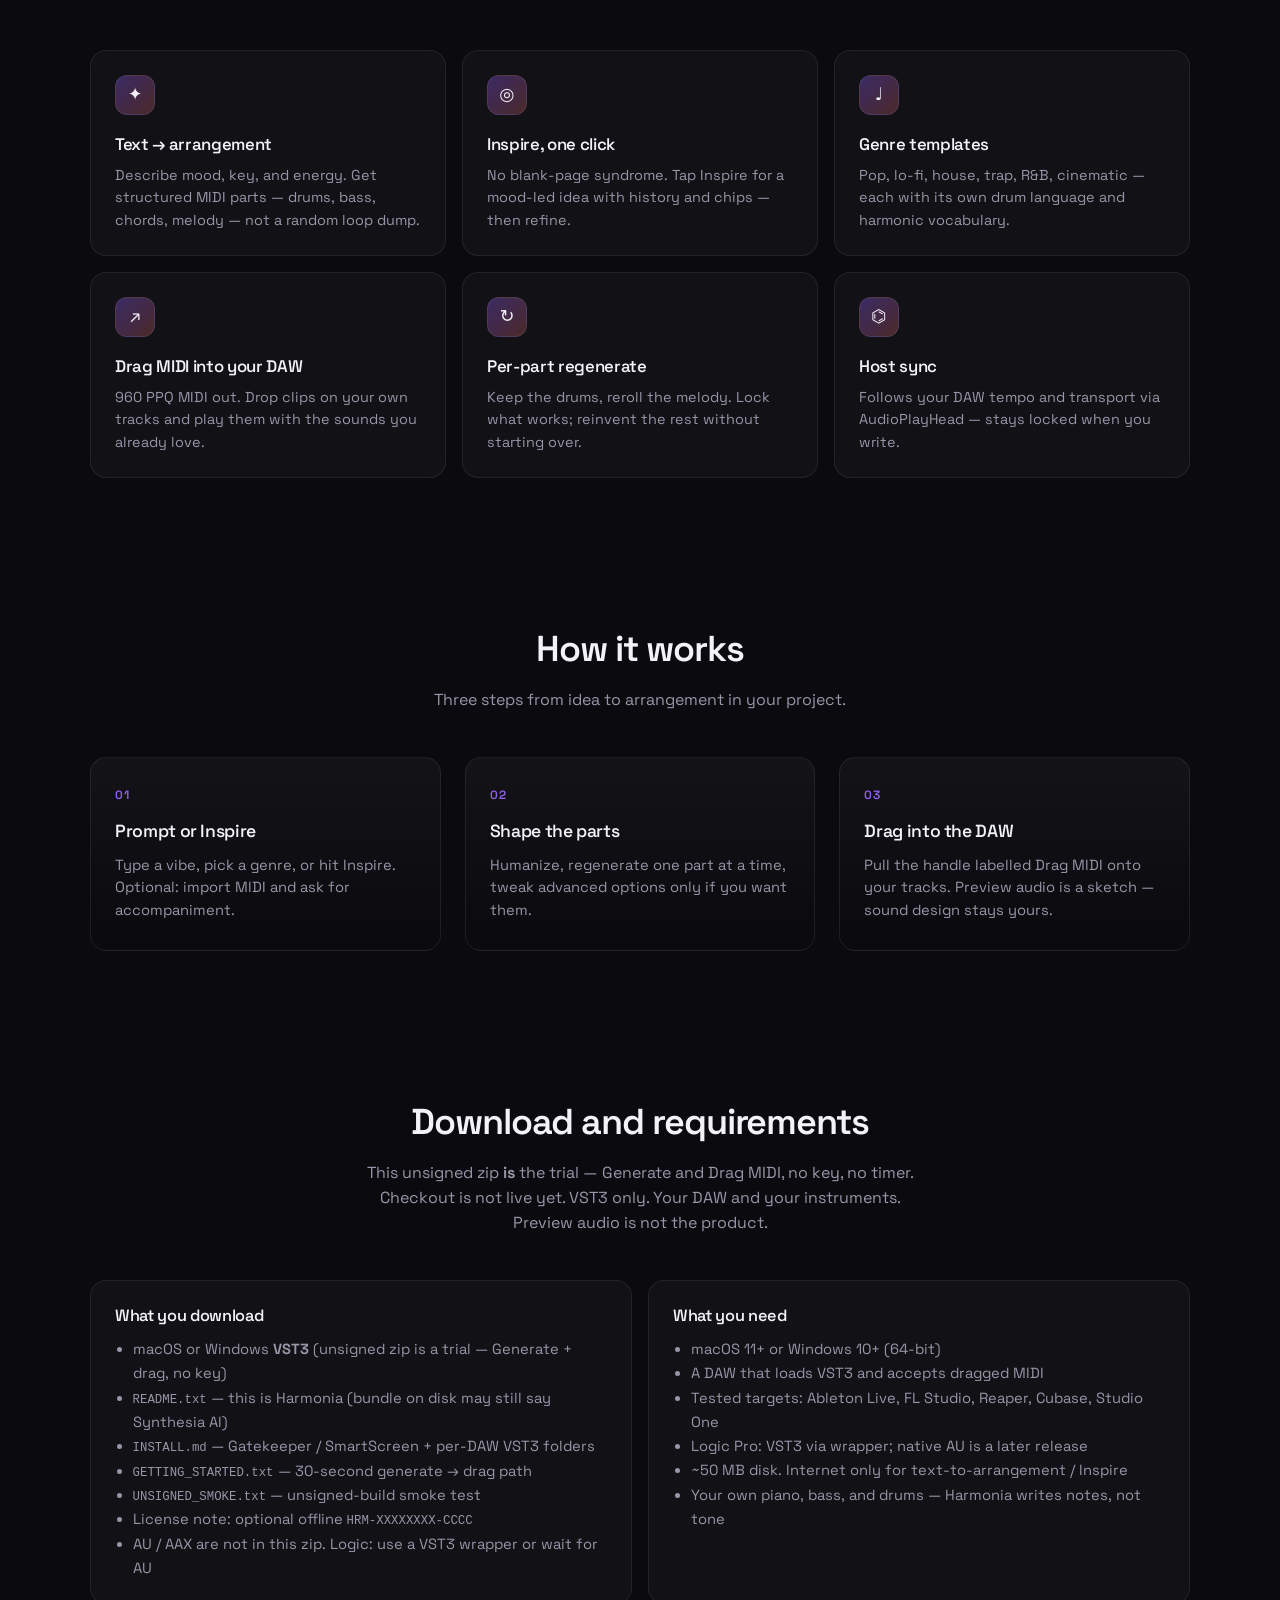
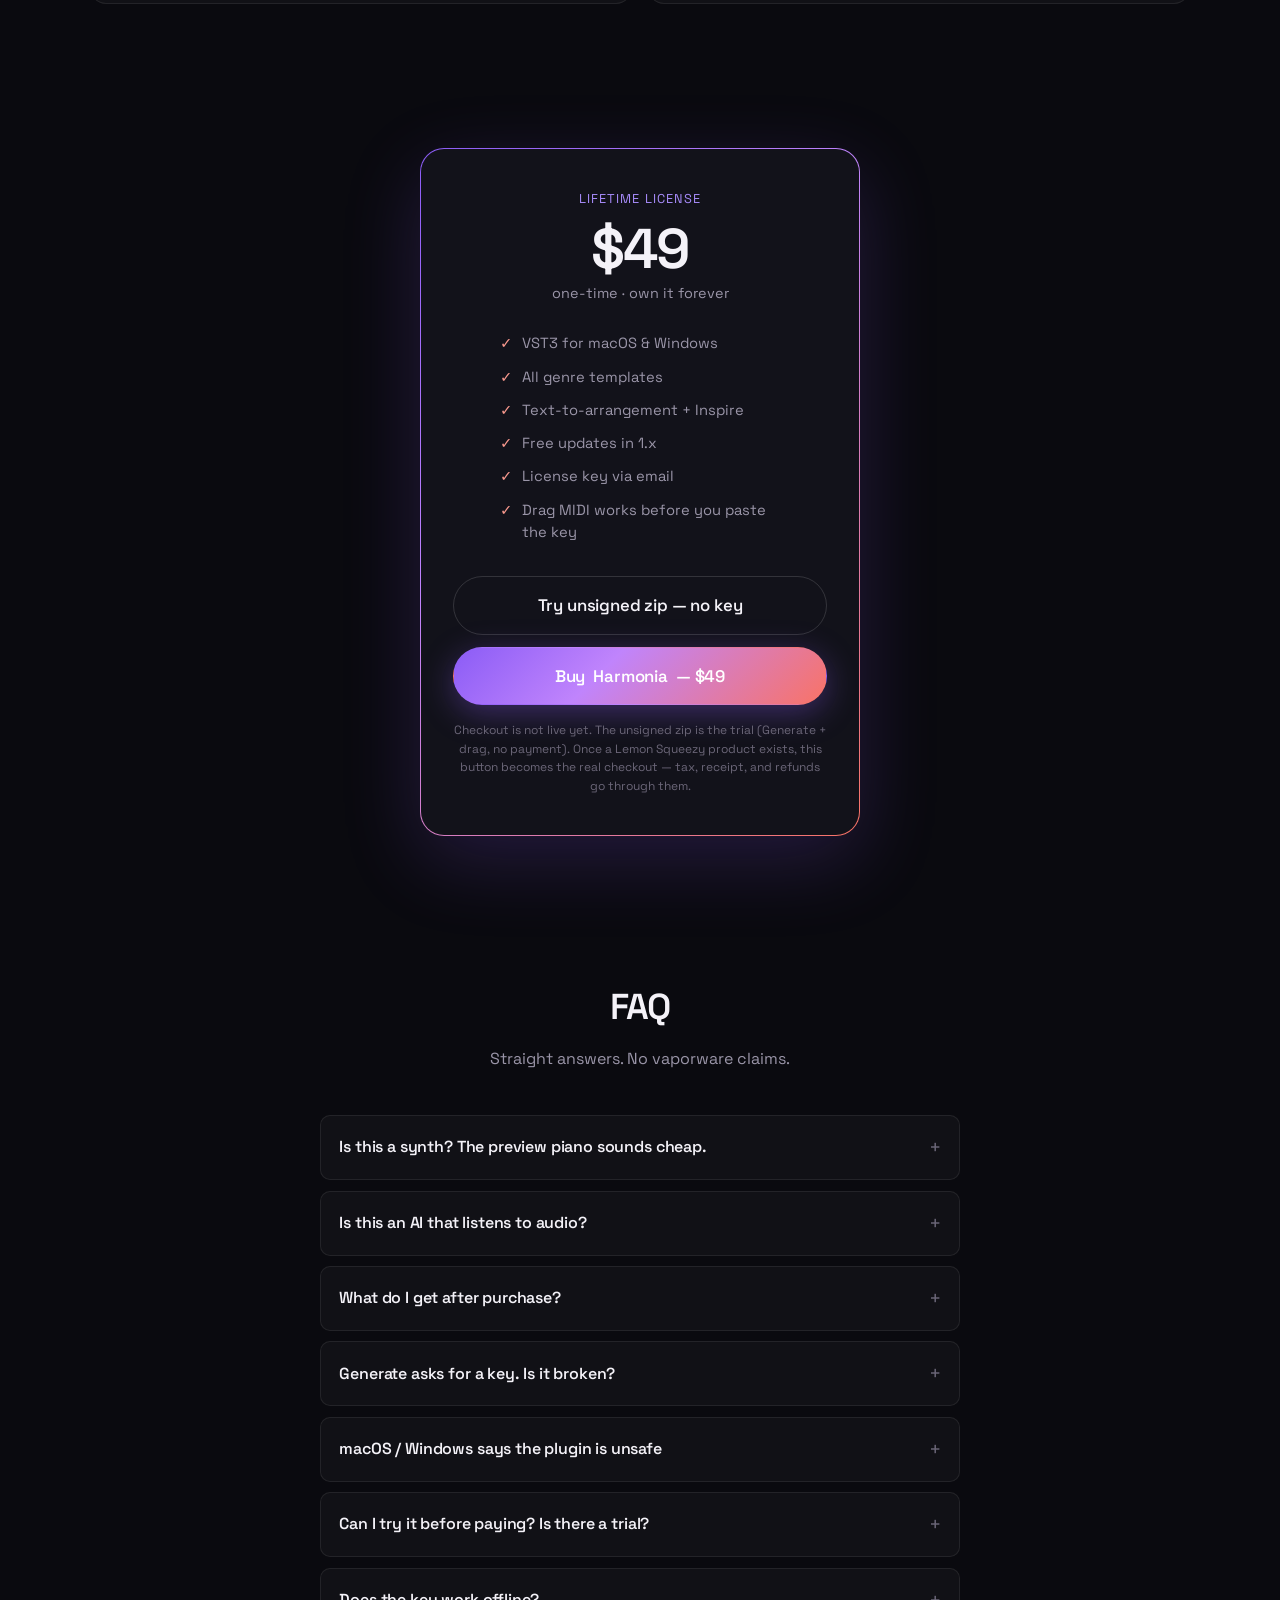
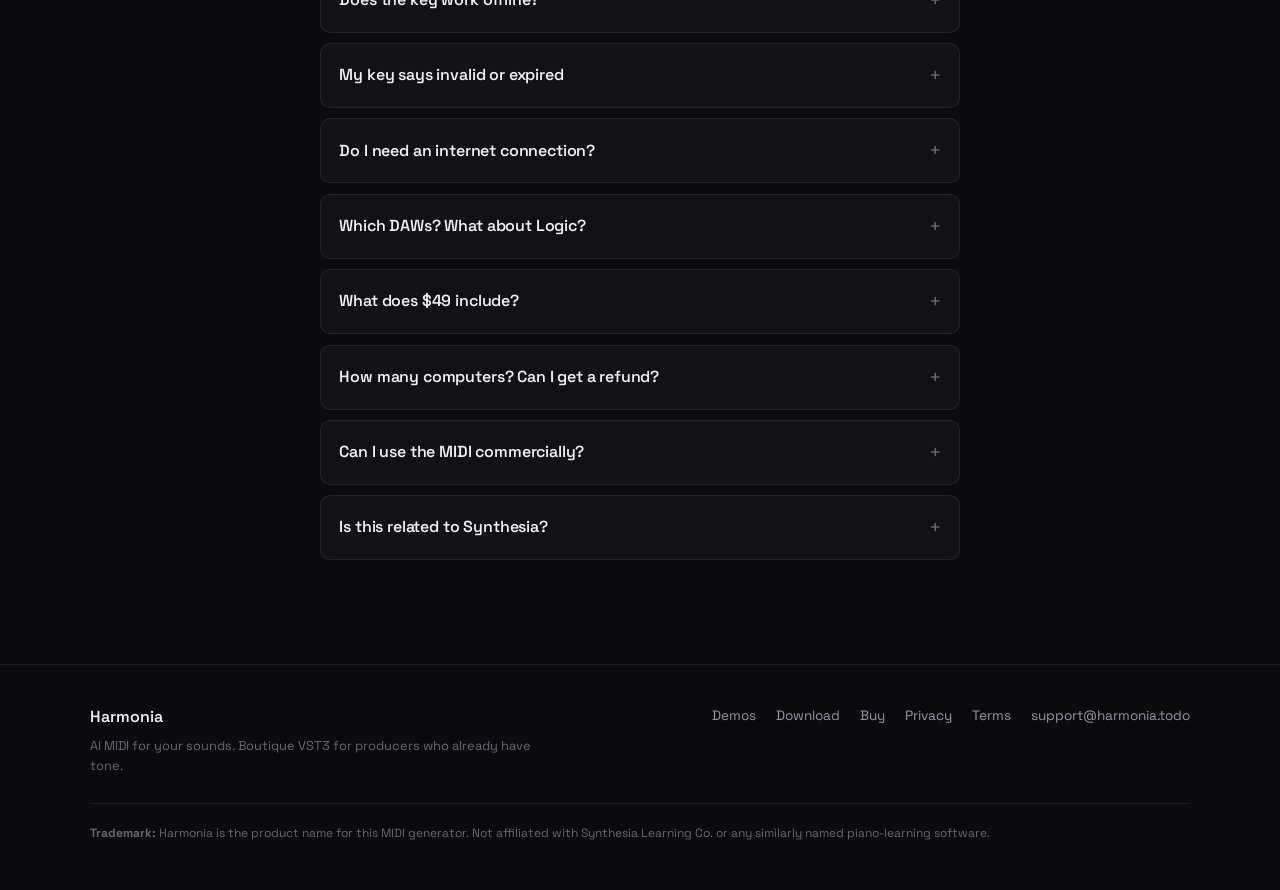
==== commit c0c983c0: "Clarify the trial zip and HRM- path before Lemon is live. GitHub README no longer tells buyers to pa" ====
--- a/sell-site/index.html
+++ b/sell-site/index.html
@@ -27,7 +27,7 @@
         <li><a href="#how">How it works</a></li>
         <li><a href="#download">Download</a></li>
         <li><a href="#faq">FAQ</a></li>
-        <li><a class="btn btn-primary nav-cta" href="#buy" data-checkout>Buy — $49</a></li>
+        <li><a class="btn btn-primary nav-cta" href="#download" data-checkout>Try zip — no key</a></li>
       </ul>
     </div>
   </header>
@@ -46,8 +46,8 @@
         cheap sketch. The product is the notes.
       </p>
       <div class="hero-actions">
-        <a class="btn btn-primary btn-lg" href="#buy" data-checkout>Get <span data-brand>Harmonia</span> — $49</a>
-        <a class="btn btn-ghost btn-lg" href="#demos">Hear preview demos</a>
+        <a class="btn btn-primary btn-lg" href="#download" data-trial>Try unsigned zip — no key</a>
+        <a class="btn btn-ghost btn-lg" href="#buy" data-checkout data-checkout-keep-label>Get <span data-brand>Harmonia</span> — $49</a>
       </div>
       <div class="hero-meta">
         <span>$49 one-time · not a subscription</span>
@@ -177,7 +177,10 @@
       <div class="wrap">
         <div class="section-head">
           <h2>Download and requirements</h2>
-          <p>VST3 only. Your DAW and your instruments. Preview audio is not the product.</p>
+          <p>
+            This unsigned zip <strong>is</strong> the trial — Generate and Drag MIDI, no key, no timer.
+            Checkout is not live yet. VST3 only. Your DAW and your instruments. Preview audio is not the product.
+          </p>
         </div>
         <div class="req-grid">
           <article class="req-card">
@@ -226,16 +229,20 @@
             TODO(Lemon Squeezy): replace href="#" with your checkout URL from Lemon Squeezy
             (Products → your product → Share → Checkout link). Keep data-lemonsqueezy for overlay JS if used.
           -->
+          <a class="btn btn-ghost btn-lg" href="#download" data-trial>Try unsigned zip — no key</a>
           <a
             class="btn btn-primary btn-lg"
-            href="#"
+            href="#download"
             id="lemonCheckout"
             data-checkout
+            data-checkout-keep-label
             data-lemonsqueezy
             data-lemonsqueezy-comment="TODO: paste Lemon Squeezy checkout URL"
           >Buy <span data-brand>Harmonia</span> — $49</a>
           <p class="price-footnote">
-            Checkout powered by Lemon Squeezy (merchant of record). Secure payment · instant download.
+            Checkout is not live yet. The unsigned zip is the trial (Generate + drag, no payment).
+            Once a Lemon Squeezy product exists, this button becomes the real checkout —
+            tax, receipt, and refunds go through them.
           </p>
         </div>
       </div>
--- a/sell-site/styles.css
+++ b/sell-site/styles.css
@@ -491,6 +491,17 @@
   flex-shrink: 0;
 }
 
+.price-card .btn {
+  display: flex;
+  width: 100%;
+  justify-content: center;
+  box-sizing: border-box;
+}
+
+.price-card .btn + .btn {
+  margin-top: 0.75rem;
+}
+
 .price-footnote {
   margin-top: 1rem;
   font-size: 0.75rem;
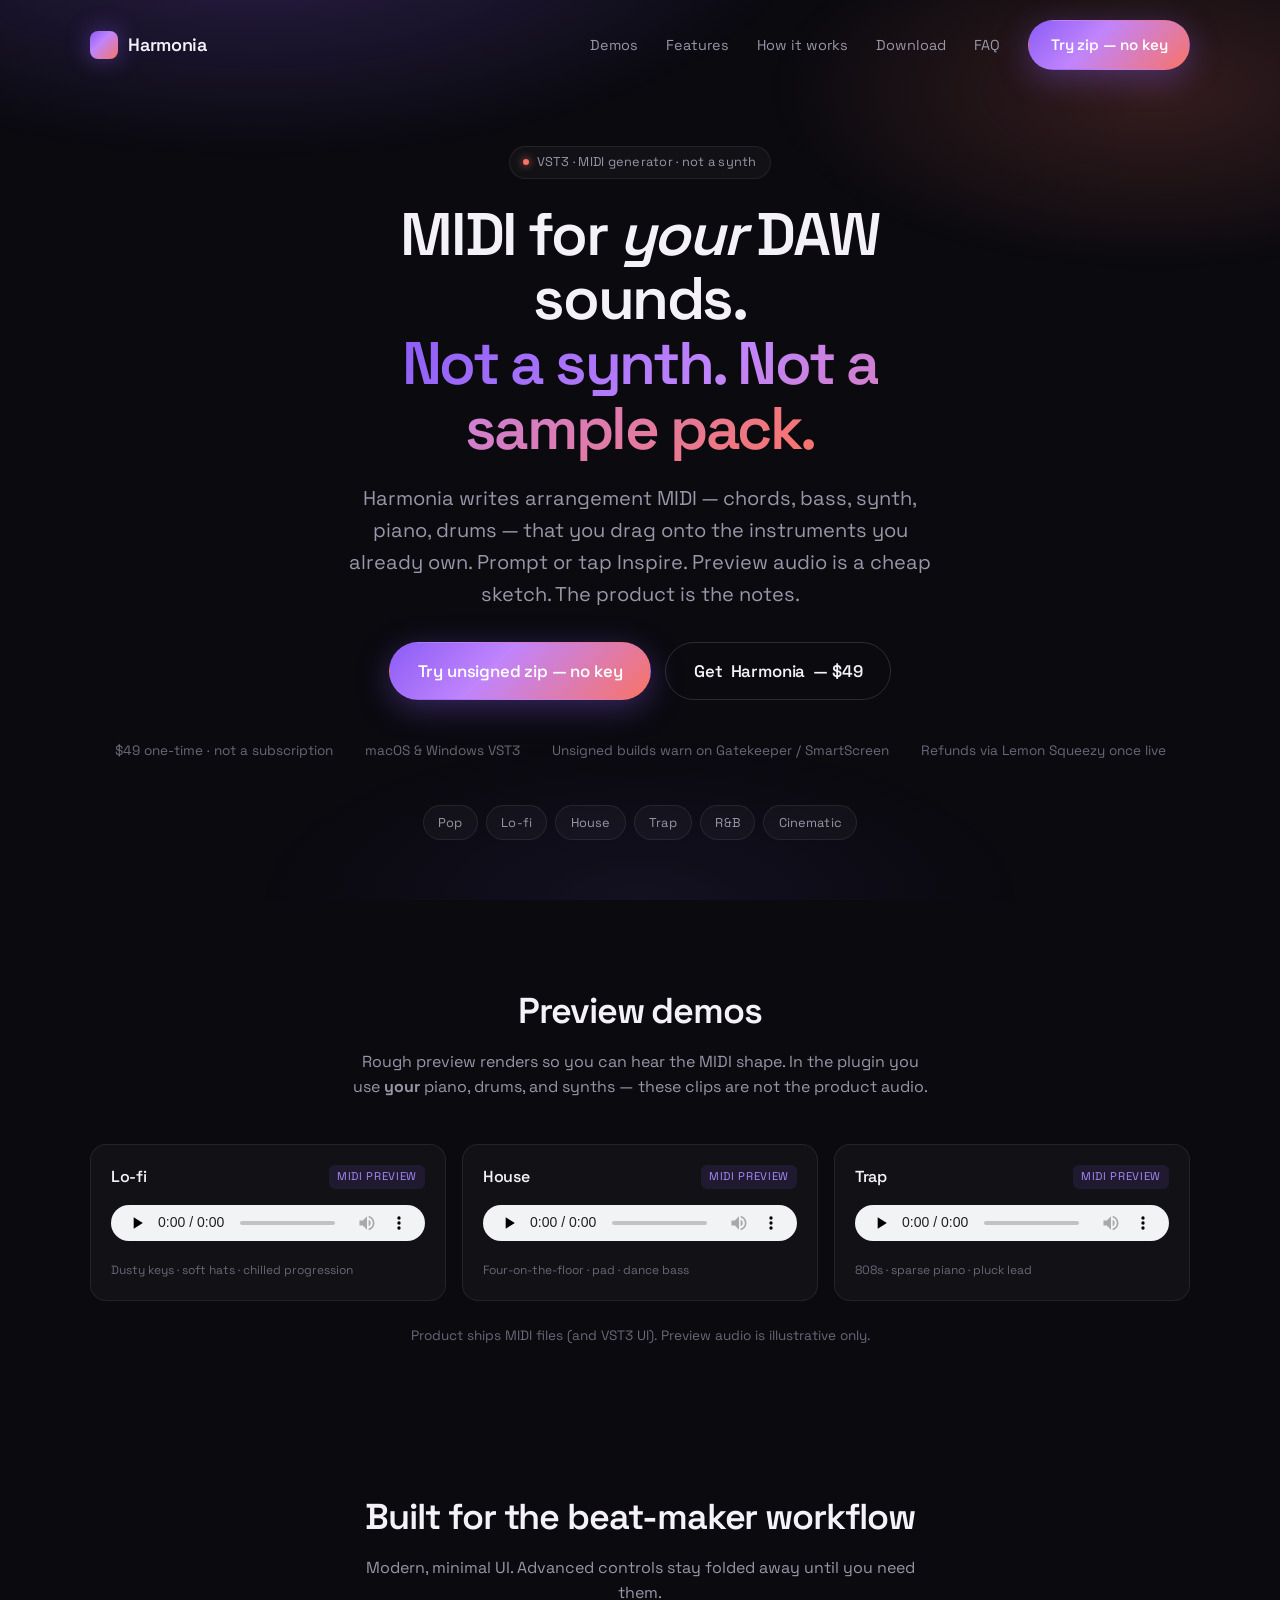
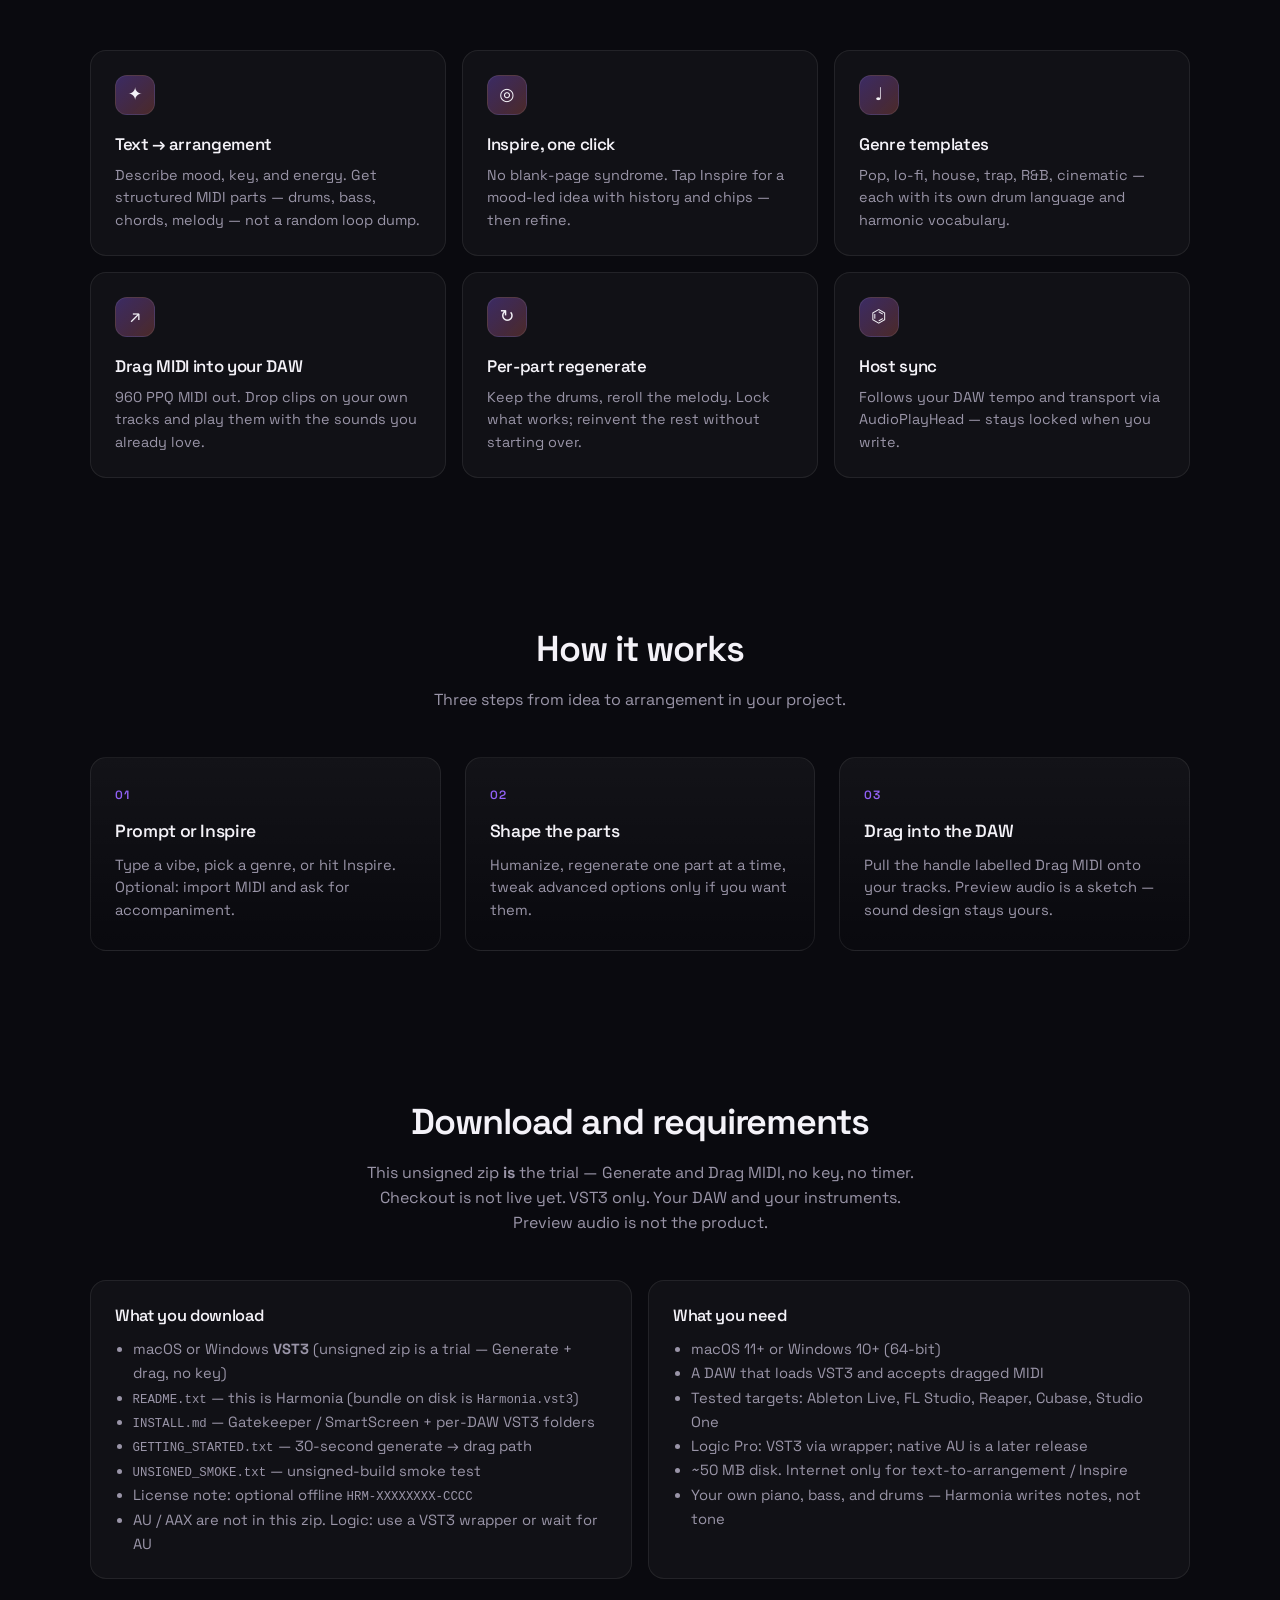
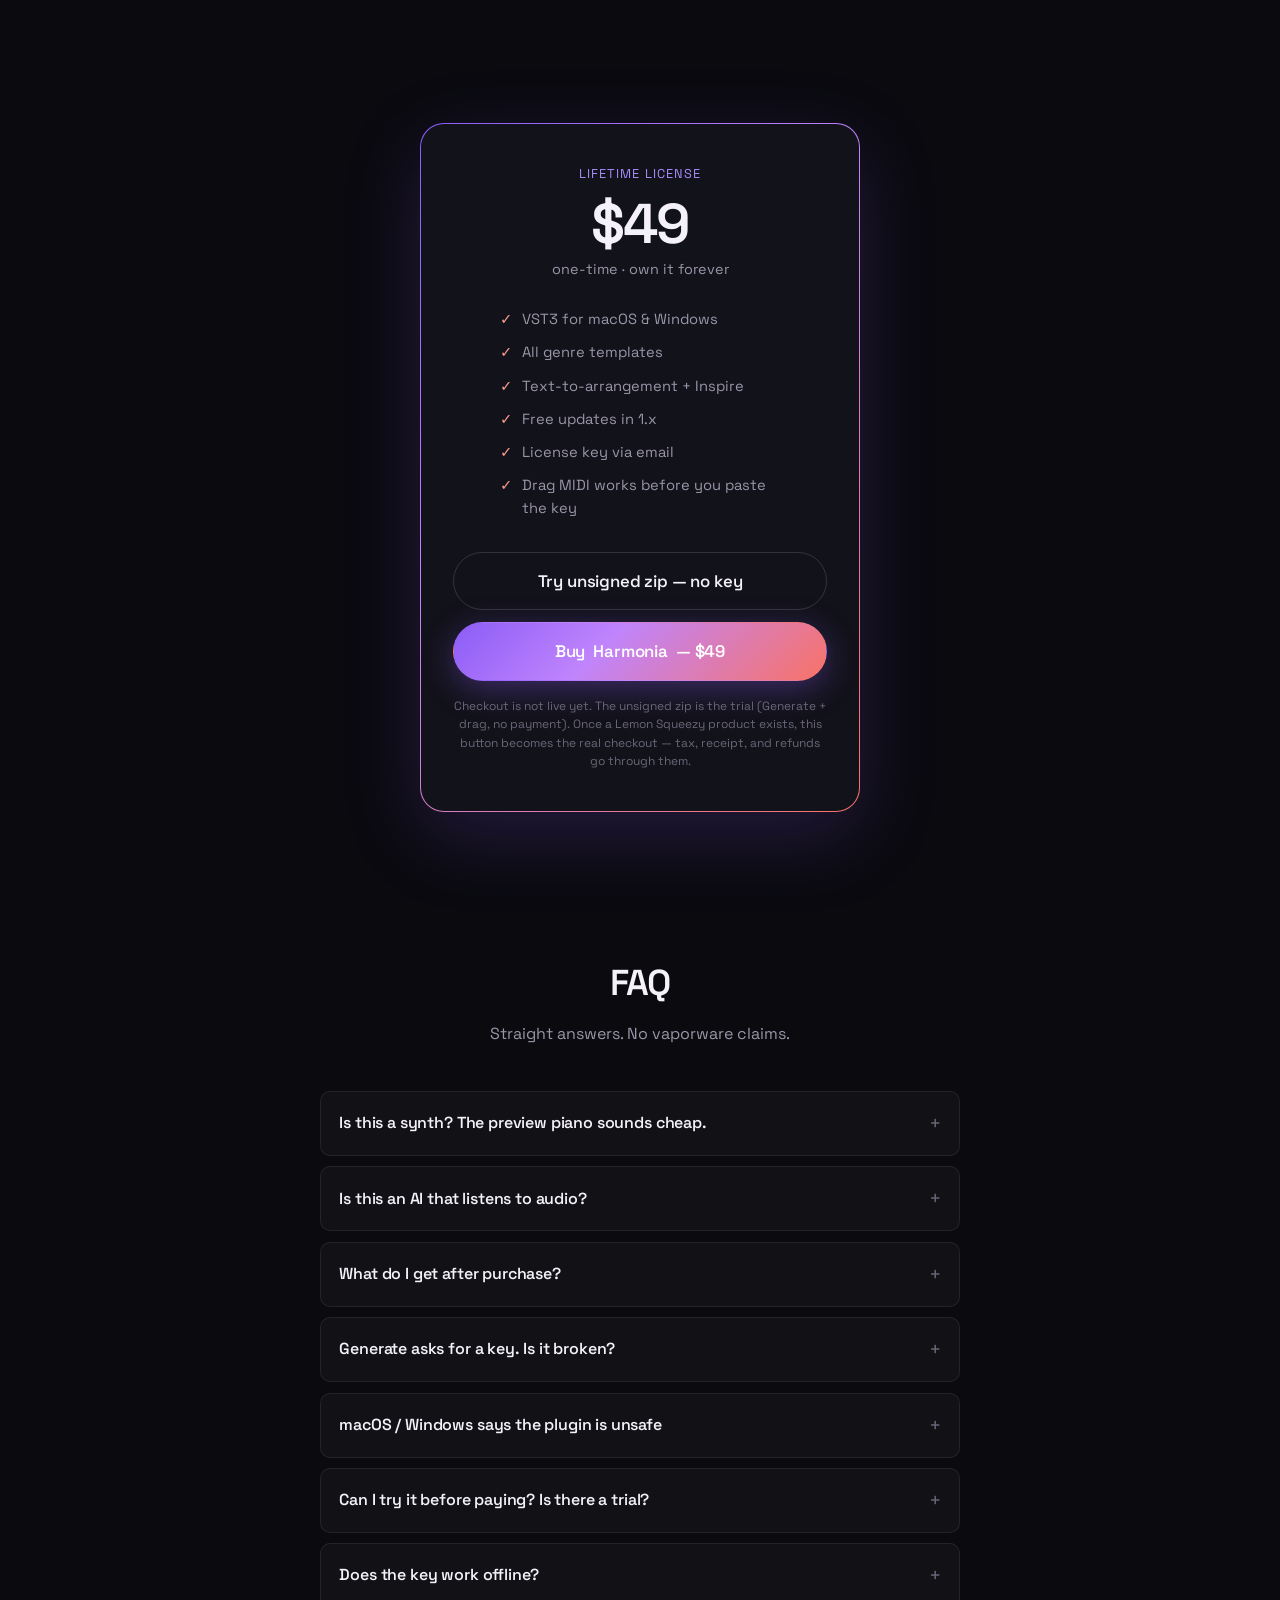
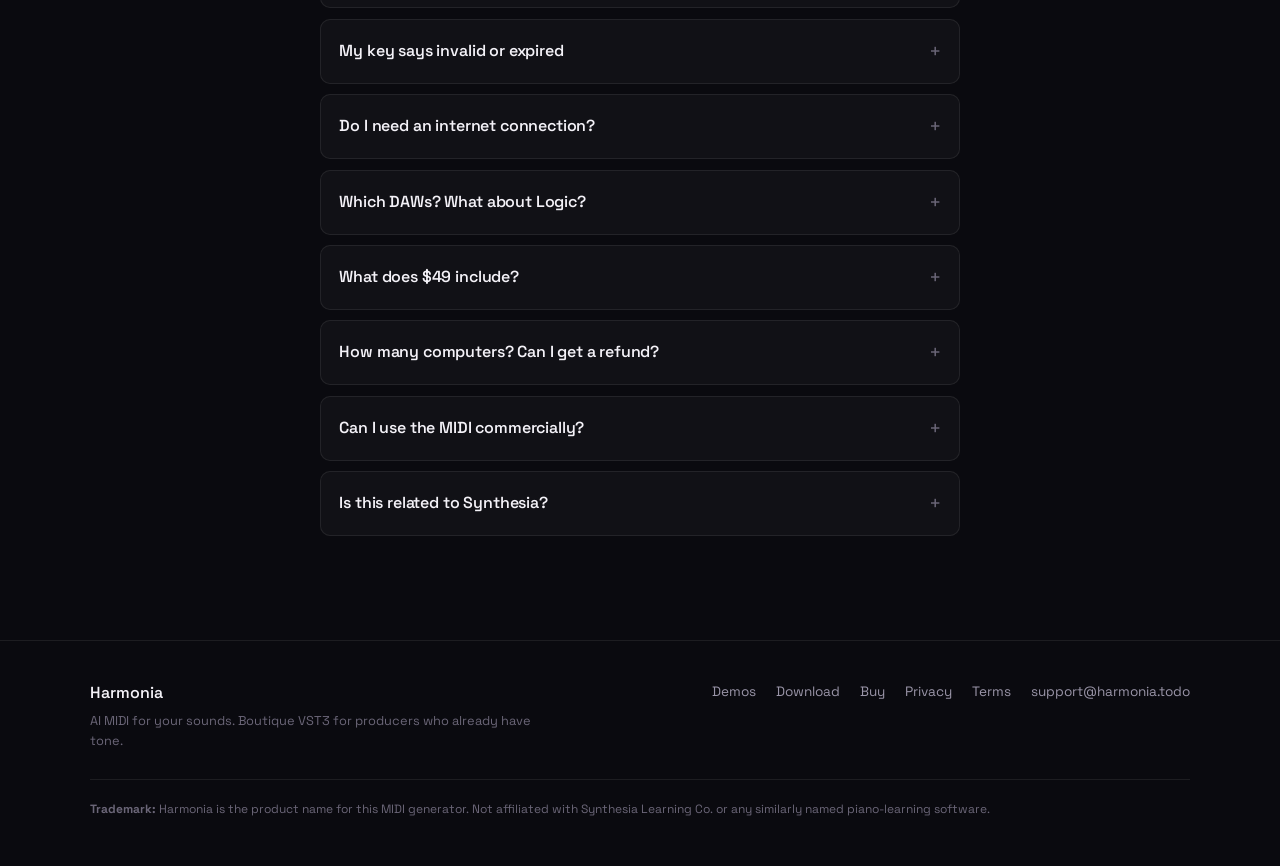
==== commit c6e730ab: "Ship Harmonia.vst3 as the on-disk bundle name. PRODUCT_NAME is Harmonia so DAW scanners list Harmoni" ====
--- a/sell-site/index.html
+++ b/sell-site/index.html
@@ -187,7 +187,7 @@
             <h3>What you download</h3>
             <ul>
               <li>macOS or Windows <strong>VST3</strong> (unsigned zip is a trial — Generate + drag, no key)</li>
-              <li><code>README.txt</code> — this is Harmonia (bundle on disk may still say Synthesia AI)</li>
+              <li><code>README.txt</code> — this is Harmonia (bundle on disk is <code>Harmonia.vst3</code>)</li>
               <li><code>INSTALL.md</code> — Gatekeeper / SmartScreen + per-DAW VST3 folders</li>
               <li><code>GETTING_STARTED.txt</code> — 30-second generate → drag path</li>
               <li><code>UNSIGNED_SMOKE.txt</code> — unsigned-build smoke test</li>
